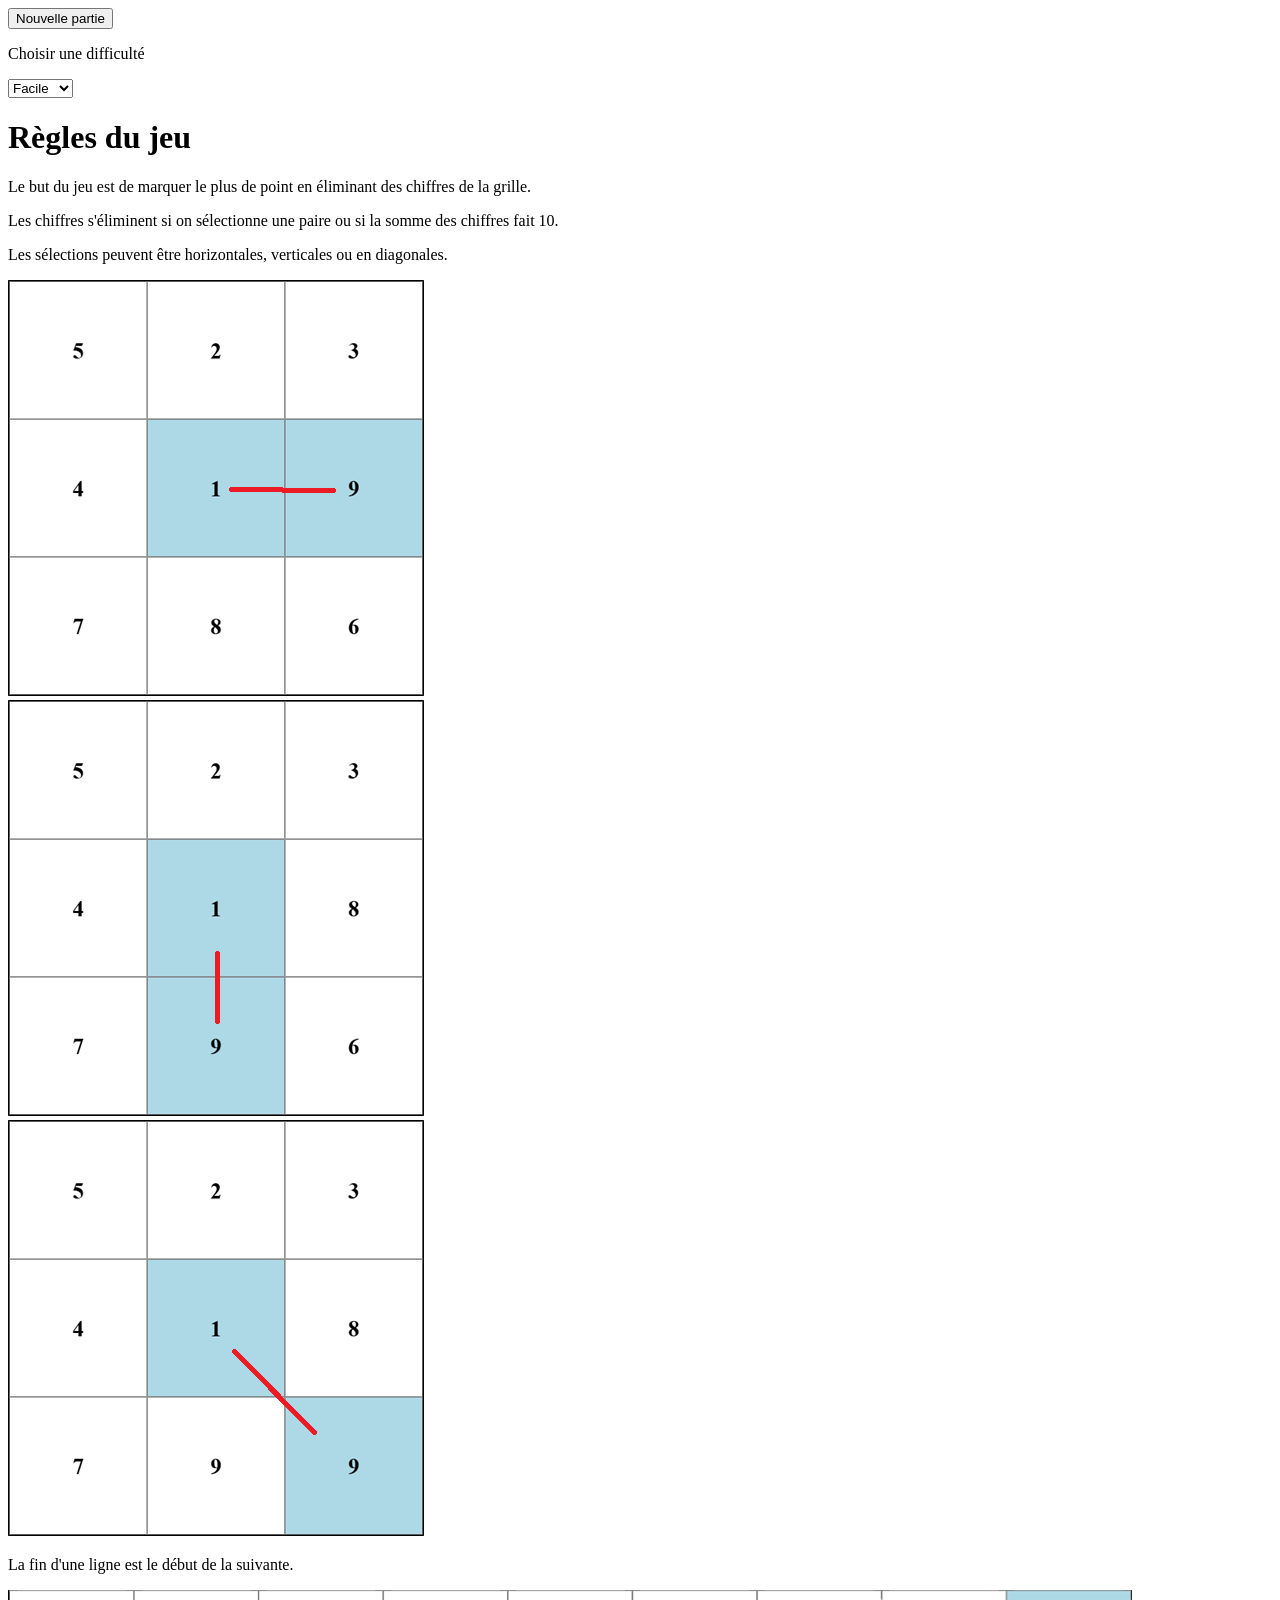
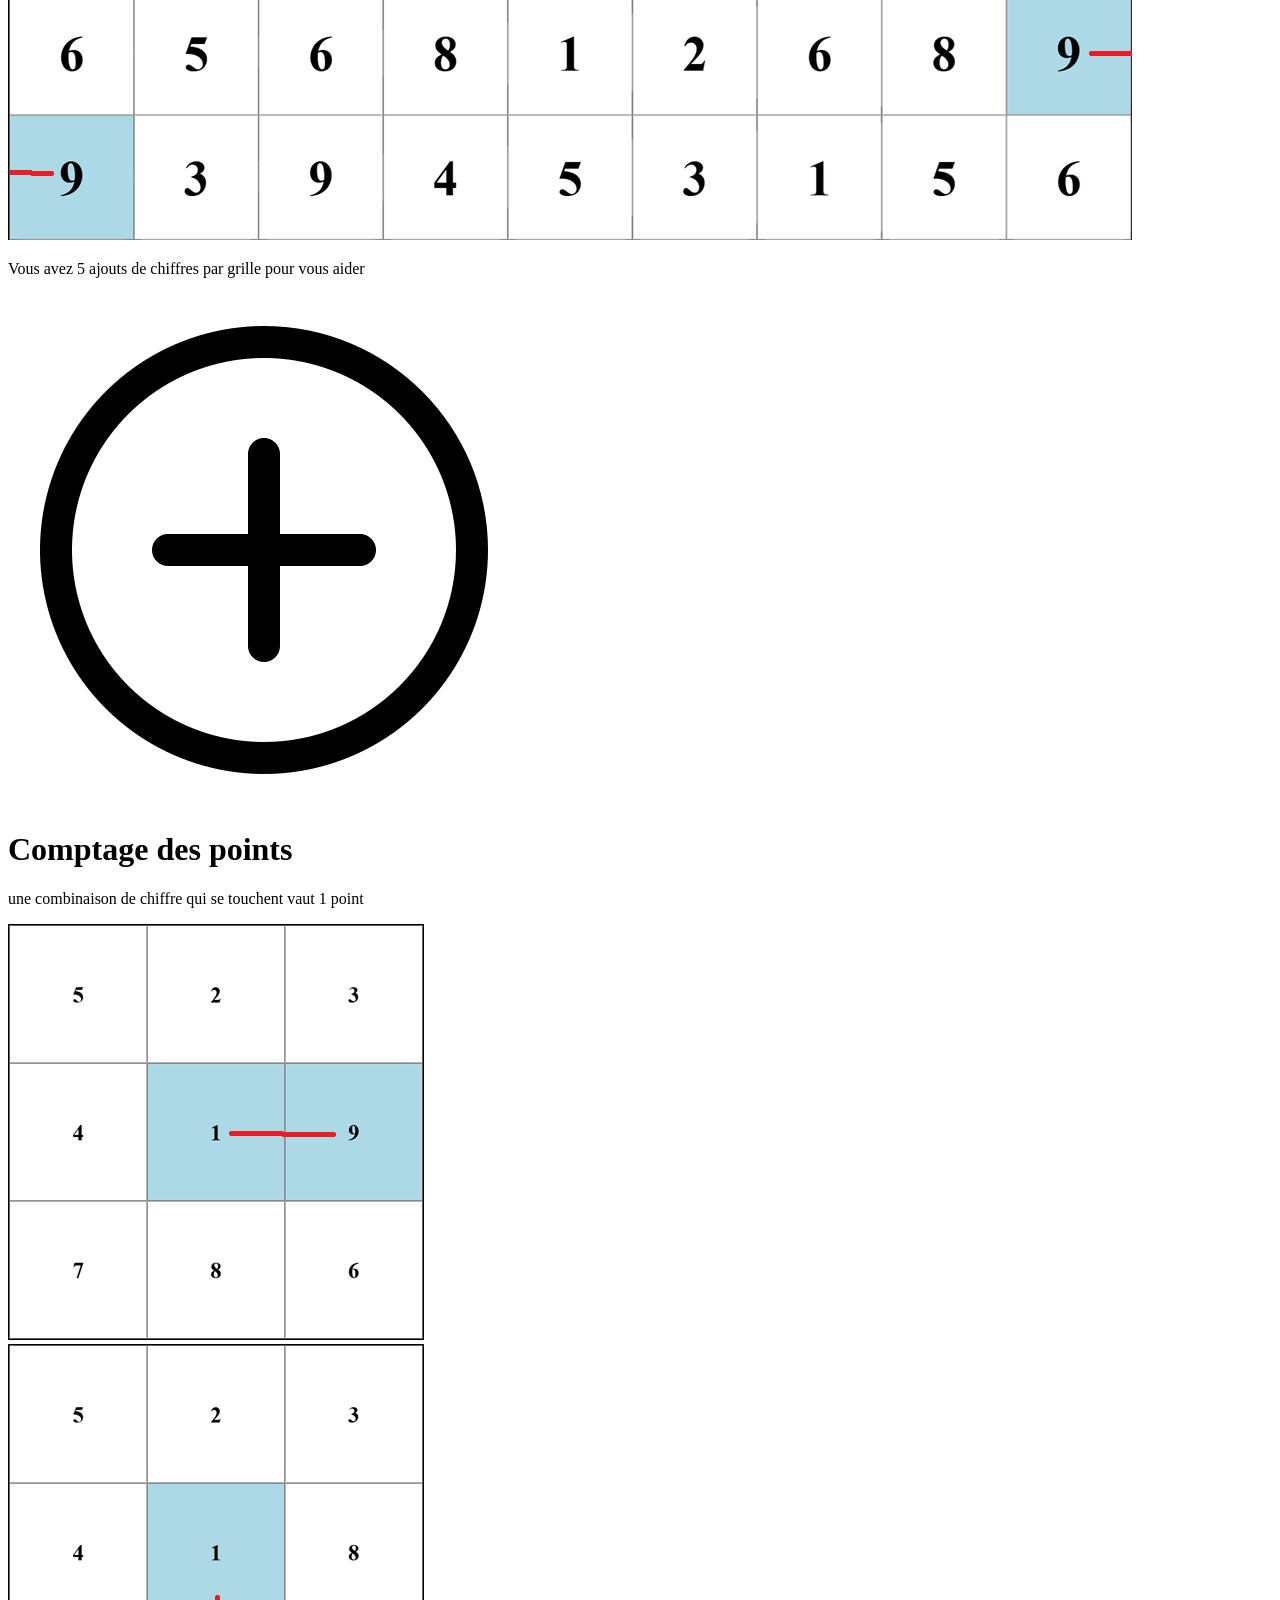
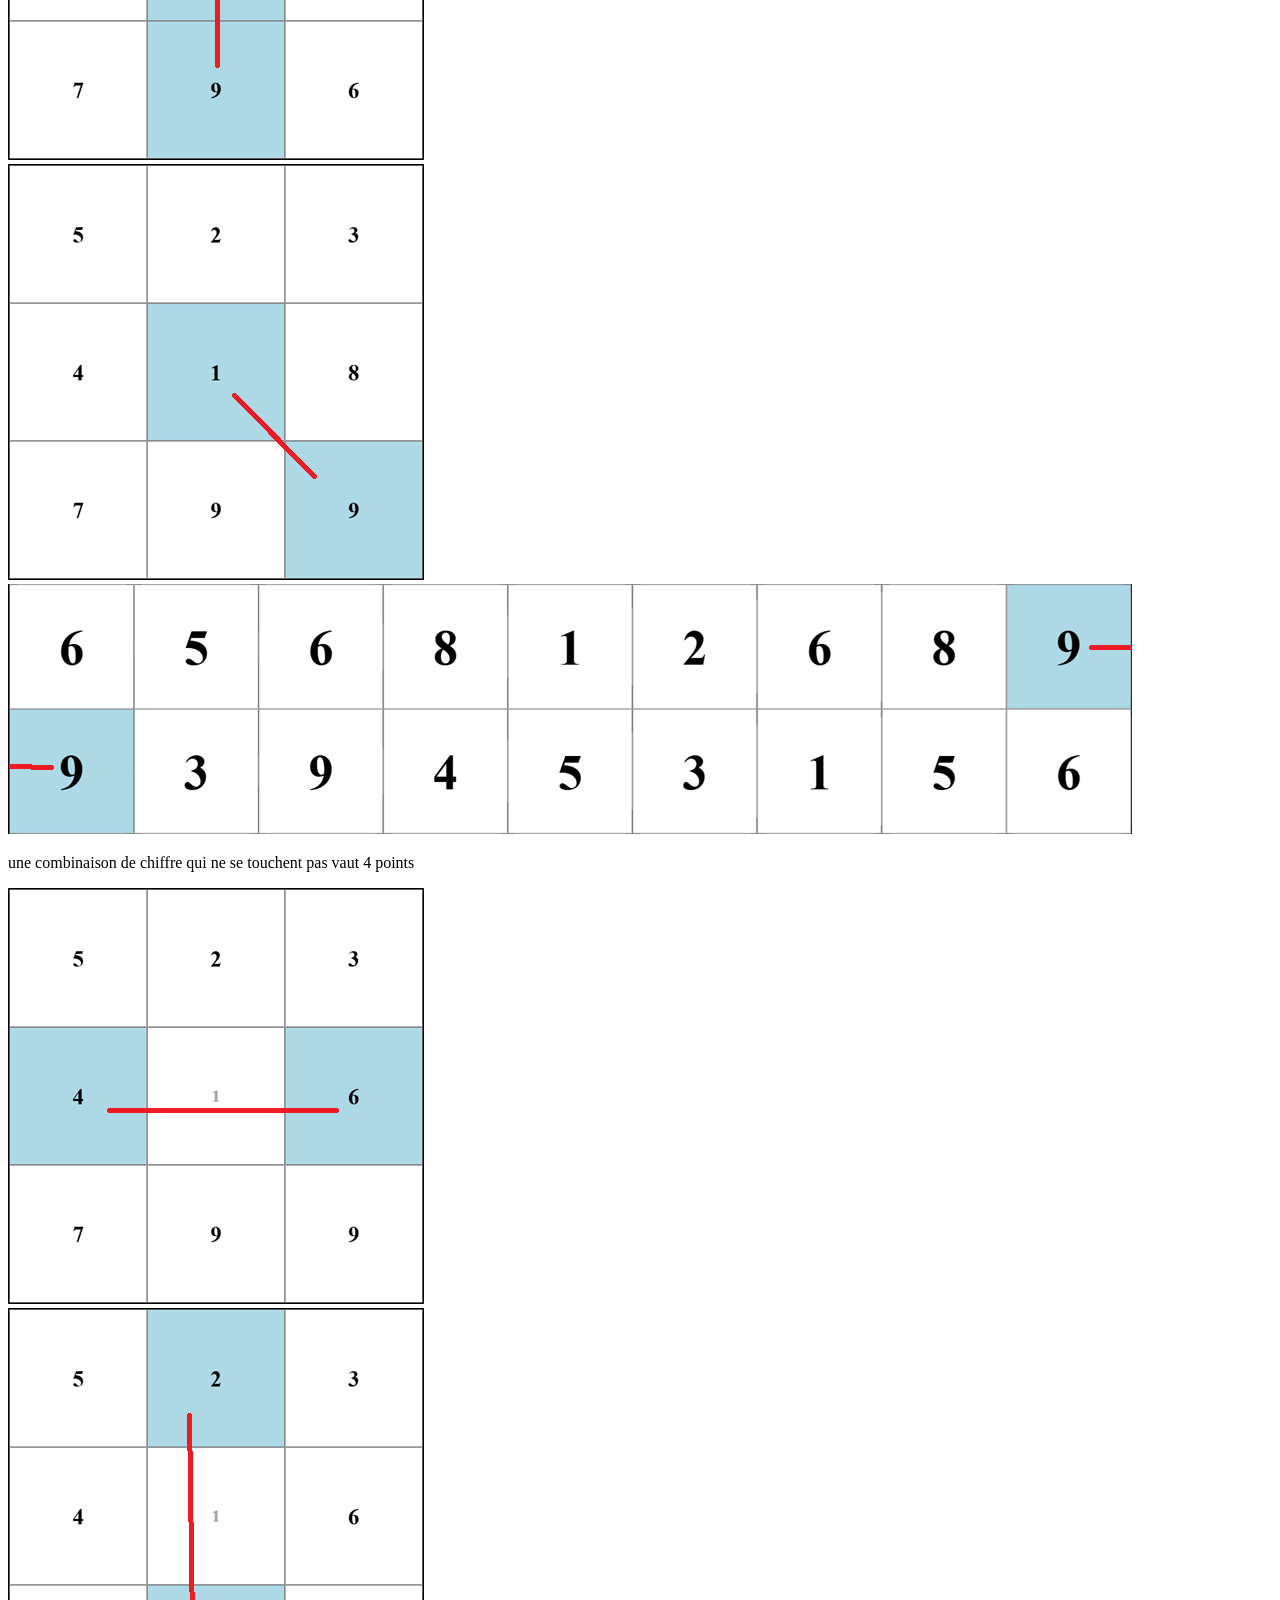
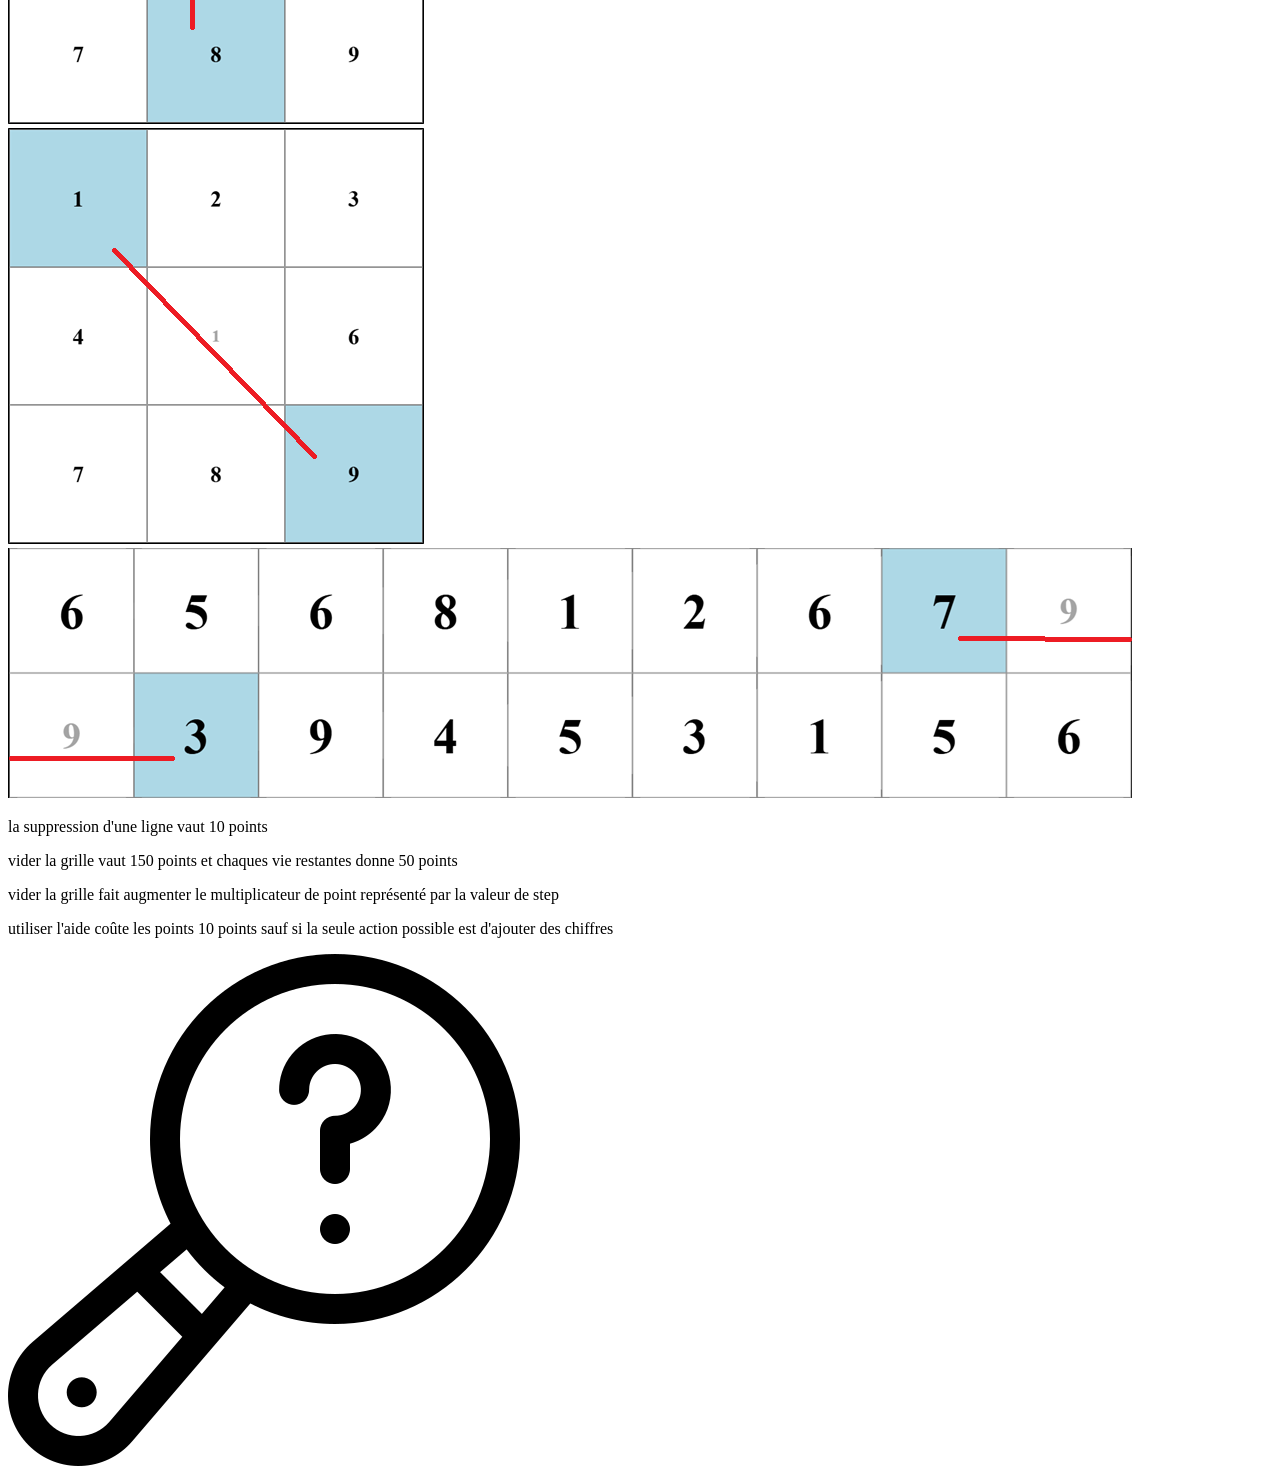
==== index.html @ 3fee9e73 "up" ====
<!DOCTYPE html>
<html lang="fr">
<head>
    <meta charset="UTF-8">
    <meta name="viewport" content="width=device-width, initial-scale=1.0">
    <title>Number match</title>
    
    <link rel="stylesheet" href="styles.css">
    <script src="./Scripts/menu.js" defer></script>
</head>
<body>

    <button id ="ng">
        Nouvelle partie
    </button>
    <button id ="lg">
        Reprendre partie
    </button>
    <div class="mode">
        <p>Choisir une difficulté</p>
        <select id="level">
            <option value="easy">Facile</option>
            <option value="medium">Moyen</option>
            <option value="hard">Difficile</option>
        </select>
    </div>
    <h1>Règles du jeu</h1>
    <p>Le but du jeu est de marquer le plus de point en éliminant des chiffres de la grille.</p>
    <p>Les chiffres s'éliminent si on sélectionne une paire ou si la somme des chiffres fait 10.</p>
    <p>Les sélections peuvent être horizontales, verticales ou en diagonales.</p> 
    
    <div class="demo">
        <img src="./Ressources/horizontal.png" />
    </div>
    <div class="demo">
        <img src="./Ressources/vertical.png" />
    </div>
    <div class="demo">
        <img src="./Ressources/diag.png" />
    </div>

    <p>La fin d'une ligne est le début de la suivante.</p>
    <div class="demo2">
        <img src="./Ressources/fin.png" /> 
    </div>    
    <p>Vous avez 5 ajouts de chiffres par grille pour vous aider</p>
    <div class="demo2">
        <img src="./Ressources/add.png" />
    </div>
    <h1>Comptage des points</h1>
    <p>une combinaison de chiffre qui se touchent vaut 1 point</p>
    <div class="demo">
        <img src="./Ressources/horizontal.png" />
    </div>
    <div class="demo">
        <img src="./Ressources/vertical.png" />
    </div>
    <div class="demo">
        <img src="./Ressources/diag.png" />
    </div>
    <div class="demo2">
        <img src="./Ressources/fin.png" />
    </div>
    <p>une combinaison de chiffre qui ne se touchent pas vaut 4 points</p>
    
    <div class="demo"> 
        <img src="./Ressources/horizontal2.png" />
    </div>
    <div class="demo">
        <img src="./Ressources/vertical2.png" />
    </div>
    <div class="demo">
        <img src="./Ressources/d2.png" />
    </div>
    <div class="demo2">
        <img src="./Ressources/end.png" />
    </div>
    <p>la suppression d'une ligne vaut 10 points</p>
    <p>vider la grille vaut 150 points et chaques vie restantes donne 50 points</p>
    <p>vider la grille fait augmenter le multiplicateur de point représenté par la valeur de step</p>
    <p>utiliser l'aide coûte les points 10 points sauf si la seule action possible est d'ajouter des chiffres</p>
    <div class ="demo">
       <img src="./Ressources/help.png" />
    </div>
    
</body>
</html>
---- styles.css ----
/* styles.css */

.demo {
    height: 30 dvw;
    width: 30 dvw;
    object-fit: cover; /* Crop l’image si besoin */
}

.demo2 {
    height: 30 dvw;
    width: 66 dvw;
    object-fit: cover; /* Crop l’image si besoin */
}

.demo3 {
    height: 10 dvw;
    width: 10 dvw;
    object-fit: cover; /* Crop l’image si besoin */
    
}
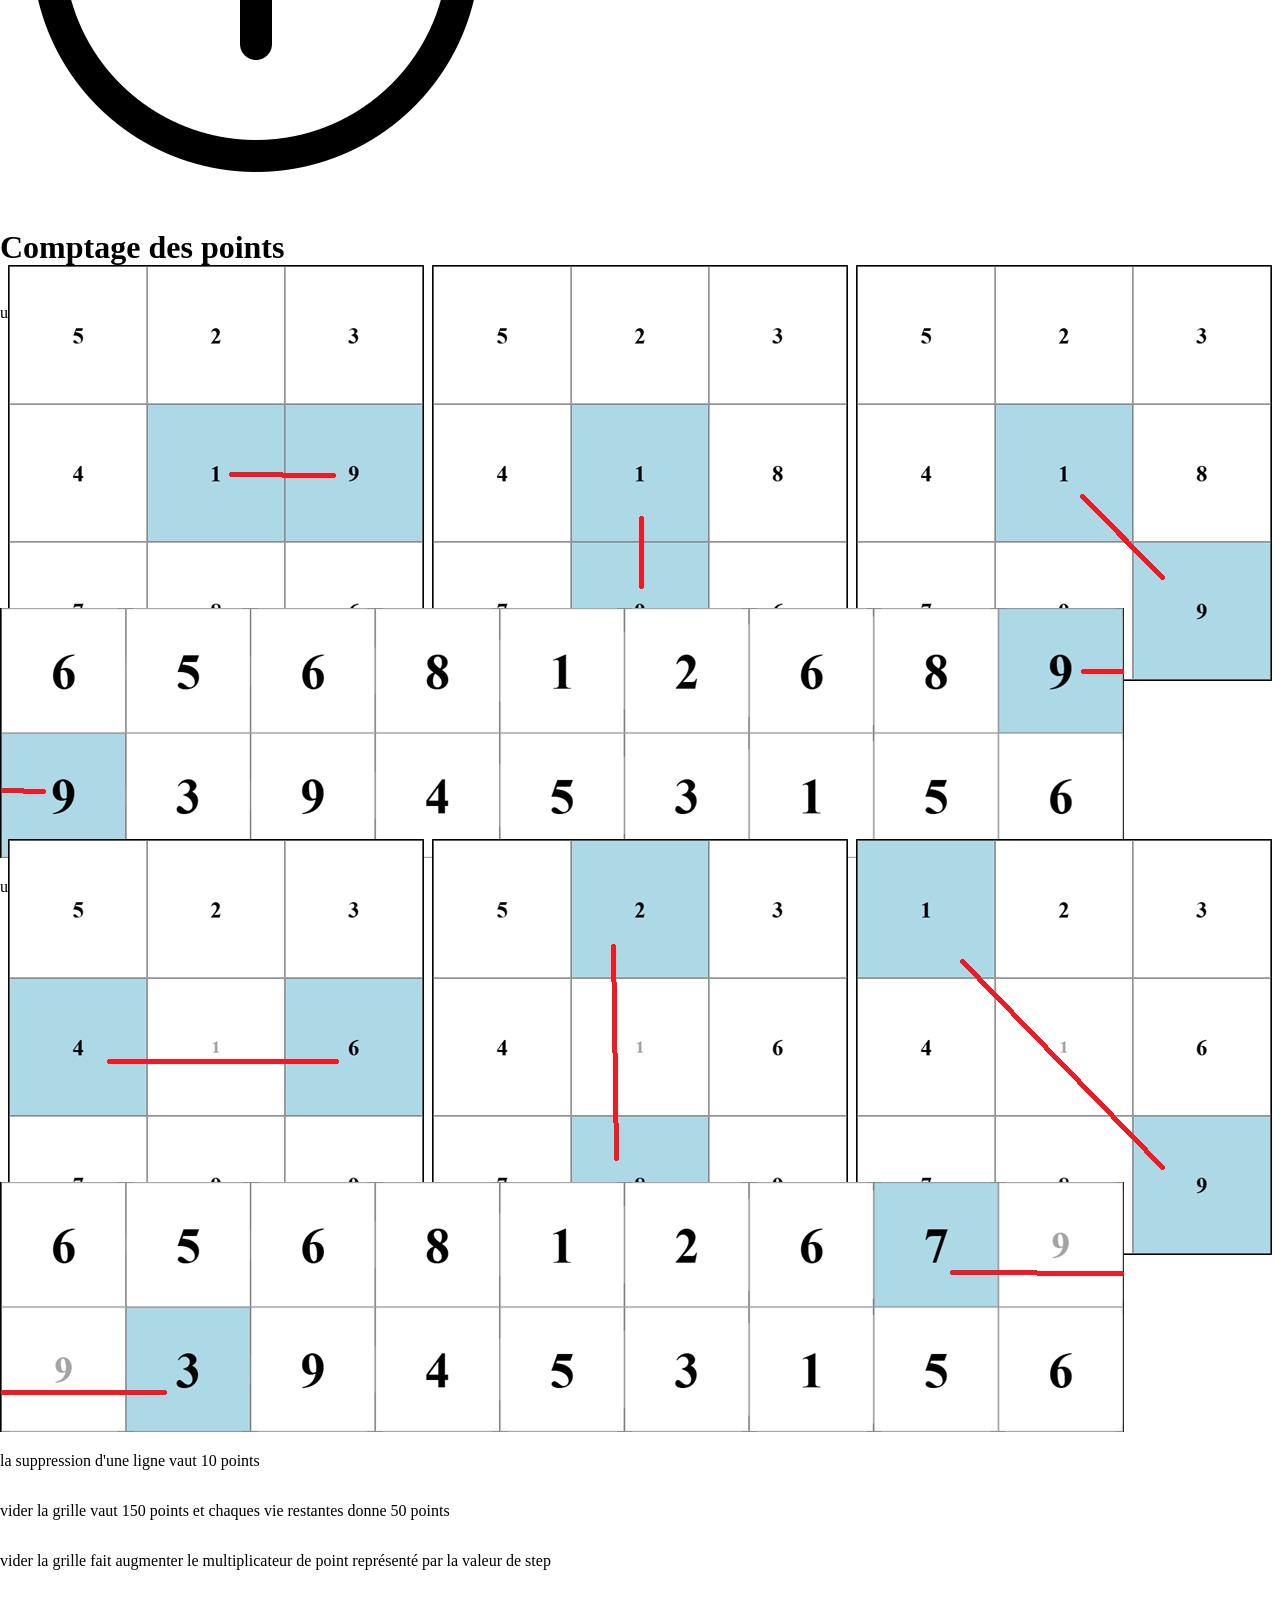
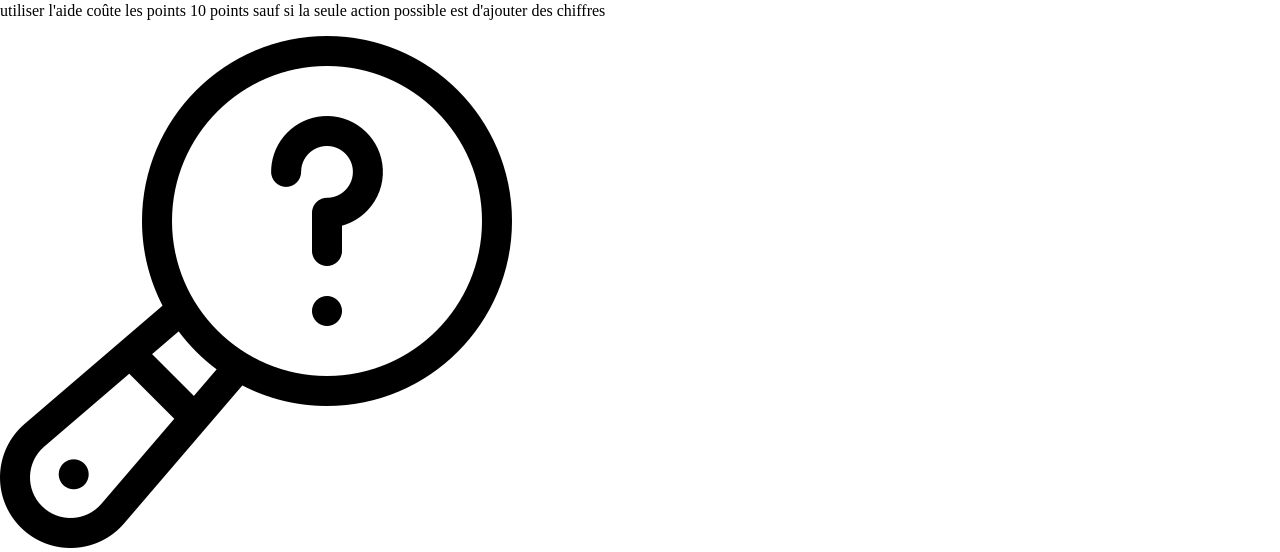
==== commit eda7556b: "m" ====
--- a/index.html
+++ b/index.html
@@ -31,11 +31,7 @@
     
     <div class="demo">
         <img src="./Ressources/horizontal.png" />
-    </div>
-    <div class="demo">
         <img src="./Ressources/vertical.png" />
-    </div>
-    <div class="demo">
         <img src="./Ressources/diag.png" />
     </div>
 
@@ -44,18 +40,14 @@
         <img src="./Ressources/fin.png" /> 
     </div>    
     <p>Vous avez 5 ajouts de chiffres par grille pour vous aider</p>
-    <div class="demo2">
+    <div class="demo3">
         <img src="./Ressources/add.png" />
     </div>
     <h1>Comptage des points</h1>
     <p>une combinaison de chiffre qui se touchent vaut 1 point</p>
     <div class="demo">
         <img src="./Ressources/horizontal.png" />
-    </div>
-    <div class="demo">
         <img src="./Ressources/vertical.png" />
-    </div>
-    <div class="demo">
         <img src="./Ressources/diag.png" />
     </div>
     <div class="demo2">
@@ -65,11 +57,7 @@
     
     <div class="demo"> 
         <img src="./Ressources/horizontal2.png" />
-    </div>
-    <div class="demo">
         <img src="./Ressources/vertical2.png" />
-    </div>
-    <div class="demo">
         <img src="./Ressources/d2.png" />
     </div>
     <div class="demo2">
@@ -79,7 +67,7 @@
     <p>vider la grille vaut 150 points et chaques vie restantes donne 50 points</p>
     <p>vider la grille fait augmenter le multiplicateur de point représenté par la valeur de step</p>
     <p>utiliser l'aide coûte les points 10 points sauf si la seule action possible est d'ajouter des chiffres</p>
-    <div class ="demo">
+    <div class ="demo3">
        <img src="./Ressources/help.png" />
     </div>
     
--- a/styles.css
+++ b/styles.css
@@ -1,20 +1,29 @@
 /* styles.css */
-
+body {
+    margin: 0;
+    padding: 0;
+    display: flex;
+    flex-direction: column;
+    height: 100dvh;
+    
+    justify-content: center; /* Centre horizontalement */
+}
 .demo {
-    height: 30 dvw;
-    width: 30 dvw;
-    object-fit: cover; /* Crop l’image si besoin */
+    height: 30dvh; /* 15% de la hauteur de l'écran */
+    width: 100%; /* Toute la largeur */
+    display: flex; /* Flexbox pour aligner le contenu */
+    flex-direction: row;
+    align-items: center; /* Aligne verticalement le contenu */
+    justify-content:space-evenly; /* Aligne horizontalement le contenu */
 }
 
 .demo2 {
-    height: 30 dvw;
+    height: auto;
     width: 66 dvw;
-    object-fit: cover; /* Crop l’image si besoin */
 }
 
 .demo3 {
-    height: 10 dvw;
-    width: 10 dvw;
-    object-fit: cover; /* Crop l’image si besoin */
+    height: auto;
+    width: 30 dvw;
     
 }
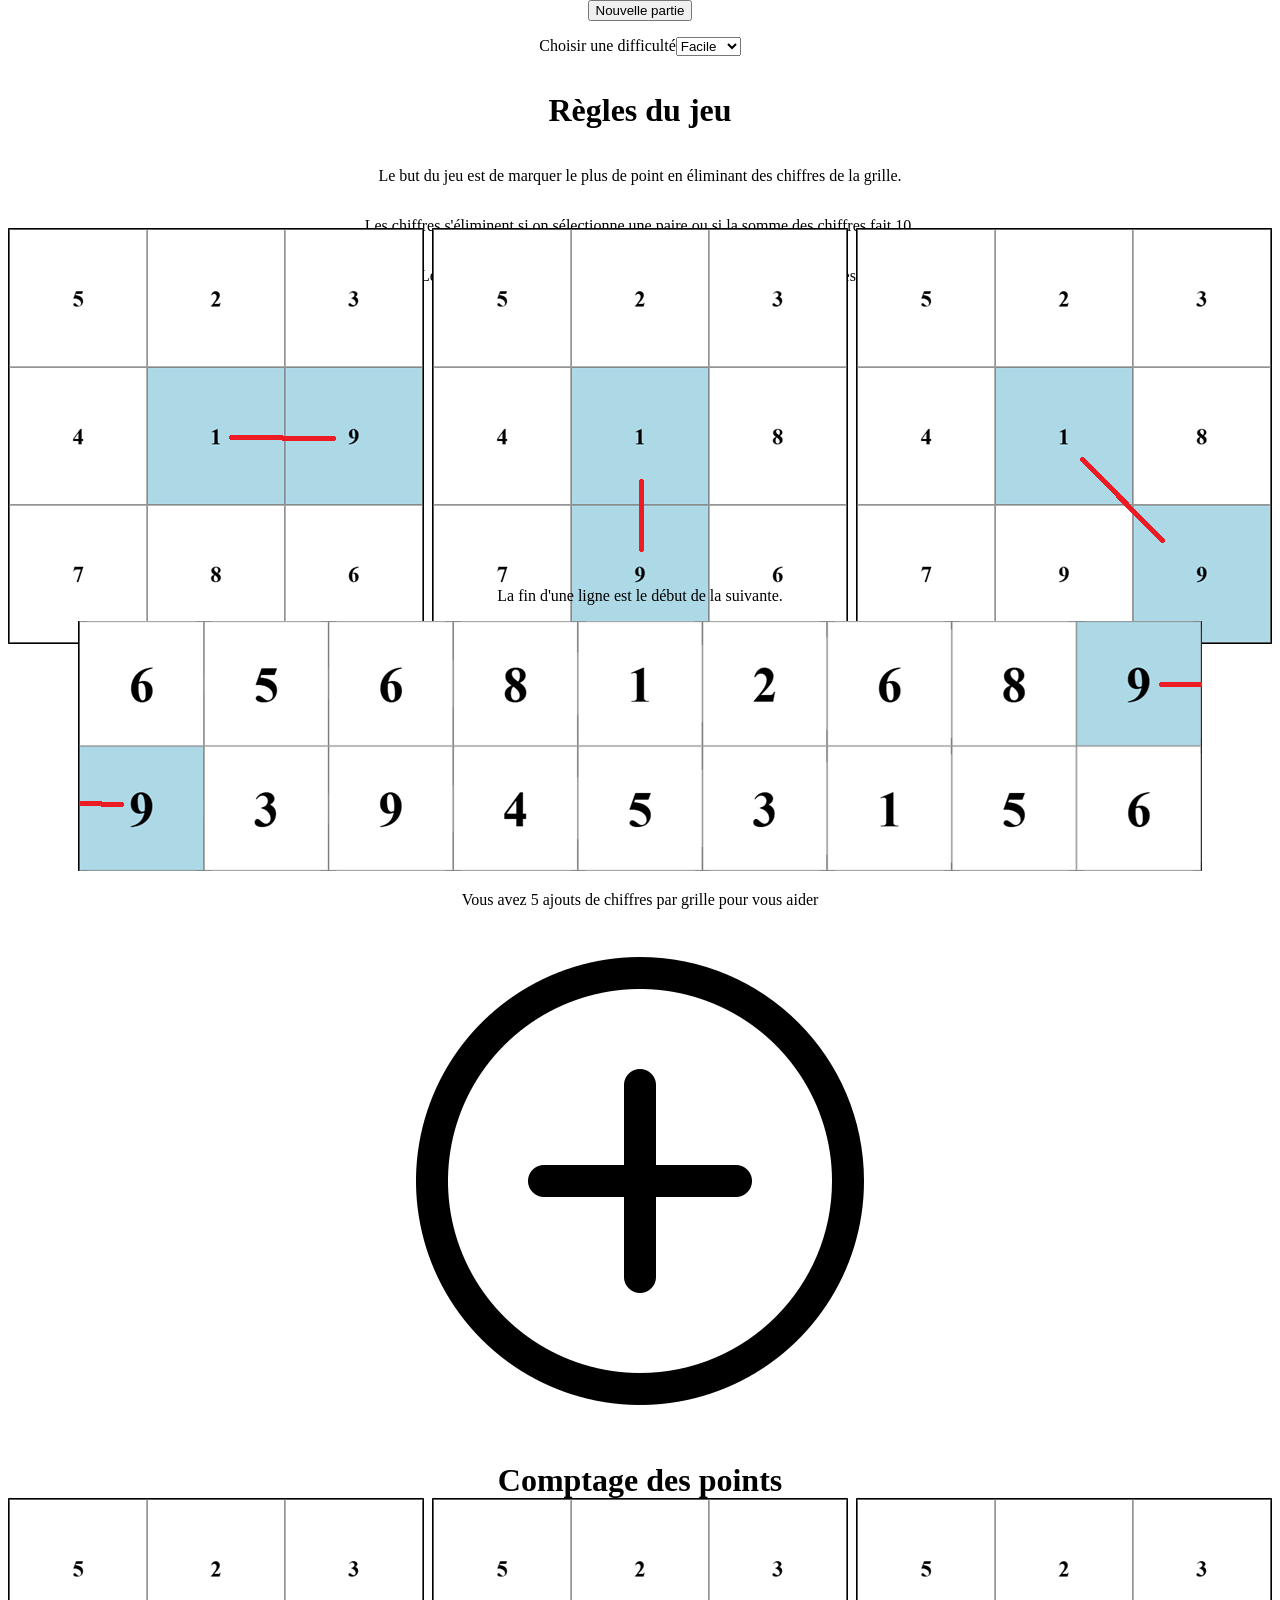
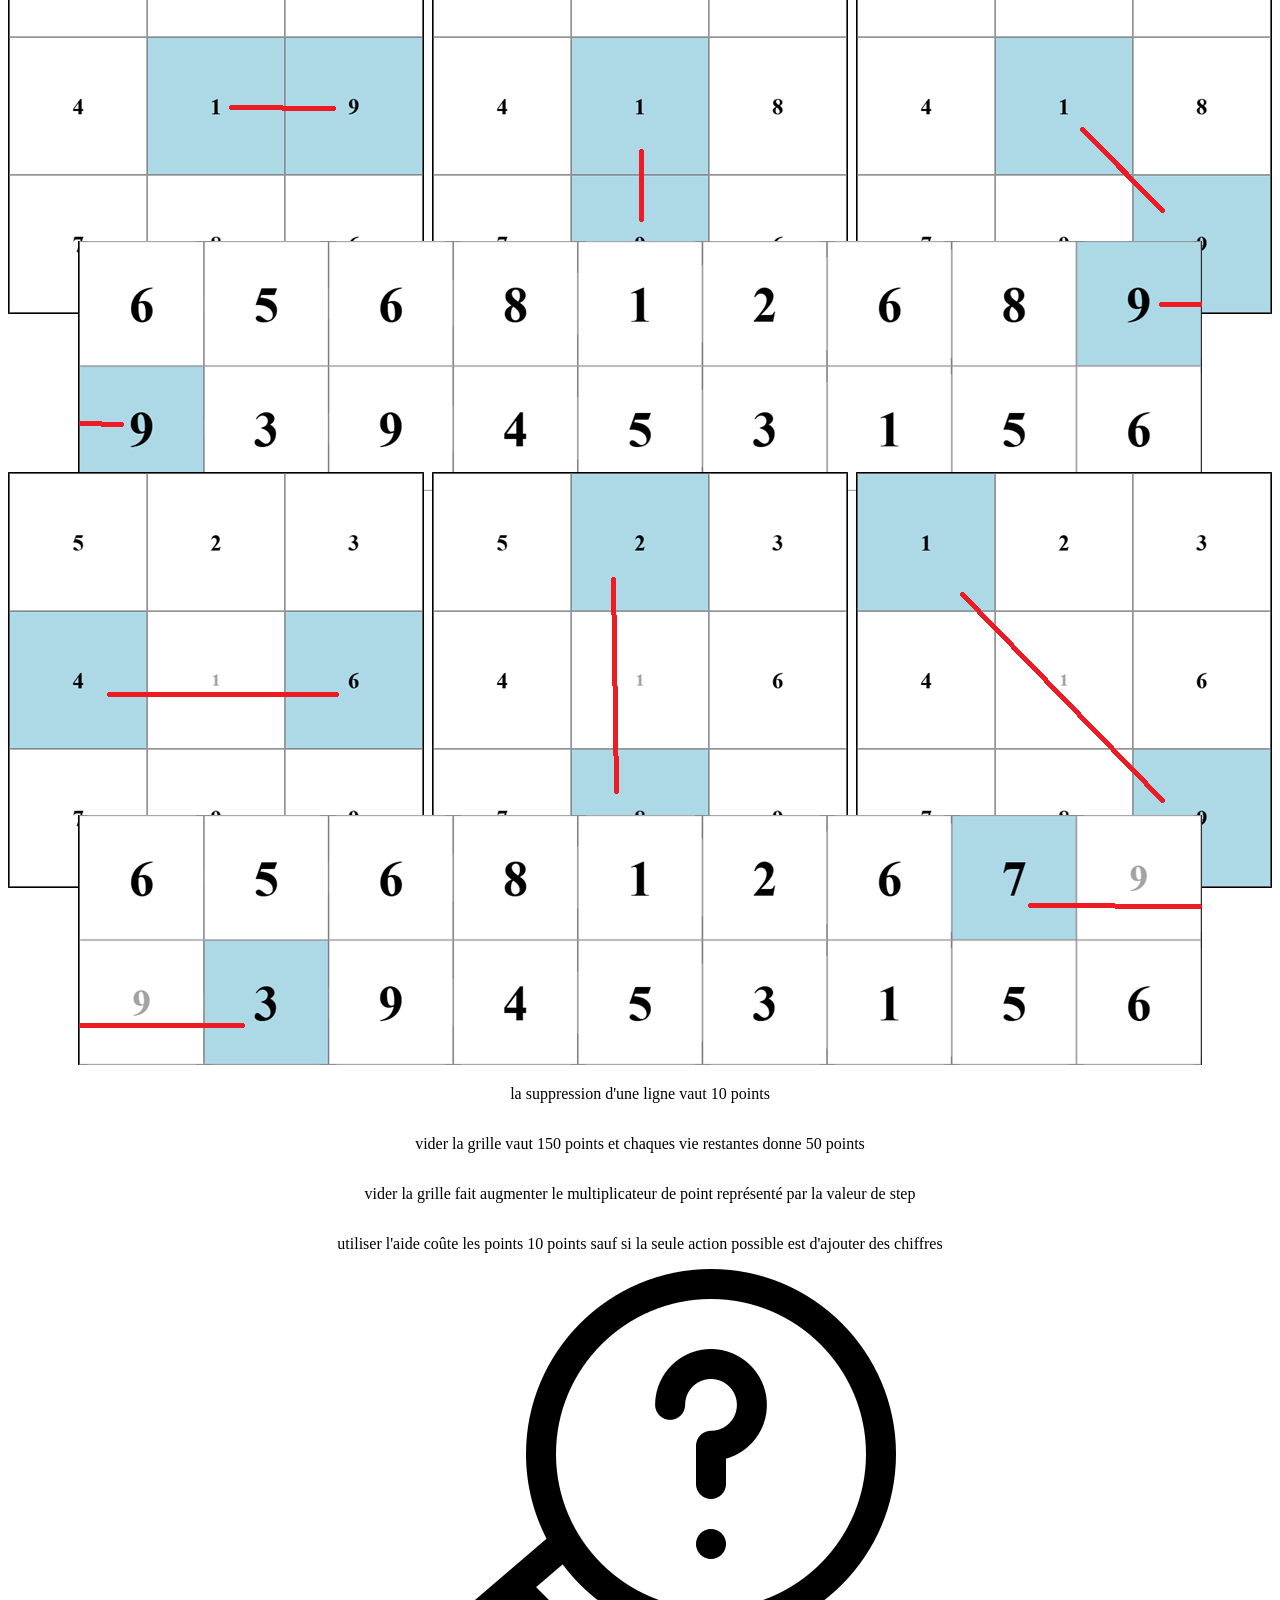
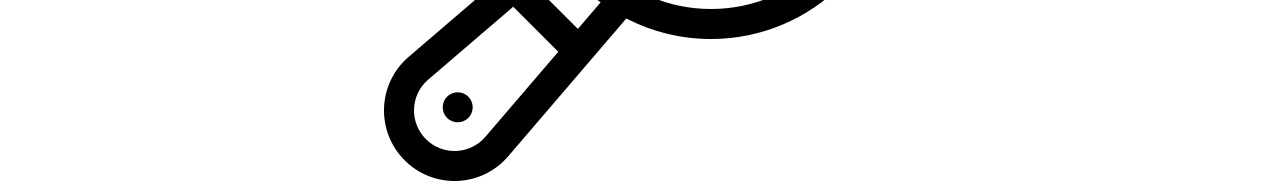
==== commit 87967b57: "fbd" ====
--- a/index.html
+++ b/index.html
@@ -9,13 +9,14 @@
     <script src="./Scripts/menu.js" defer></script>
 </head>
 <body>
-
-    <button id ="ng">
-        Nouvelle partie
-    </button>
-    <button id ="lg">
-        Reprendre partie
-    </button>
+    <div class="mode">
+        <button id ="ng">
+            Nouvelle partie
+        </button>
+        <button id ="lg">
+            Reprendre partie
+        </button>
+    </div>
     <div class="mode">
         <p>Choisir une difficulté</p>
         <select id="level">
--- a/styles.css
+++ b/styles.css
@@ -6,8 +6,18 @@
     flex-direction: column;
     height: 100dvh;
     
-    justify-content: center; /* Centre horizontalement */
+    align-items: center; /* Centre horizontalement */
 }
+.mode{
+    height: 10dvh;
+    width: auto;
+    display: flex;
+    flex-direction: row;
+    align-items: center; /* Aligne verticalement le contenu */
+    justify-content:space-evenly; /* Aligne horizontalement le contenu */
+}
+
+
 .demo {
     height: 30dvh; /* 15% de la hauteur de l'écran */
     width: 100%; /* Toute la largeur */
@@ -24,6 +34,6 @@
 
 .demo3 {
     height: auto;
-    width: 30 dvw;
+    width: 15 dvw;
     
 }
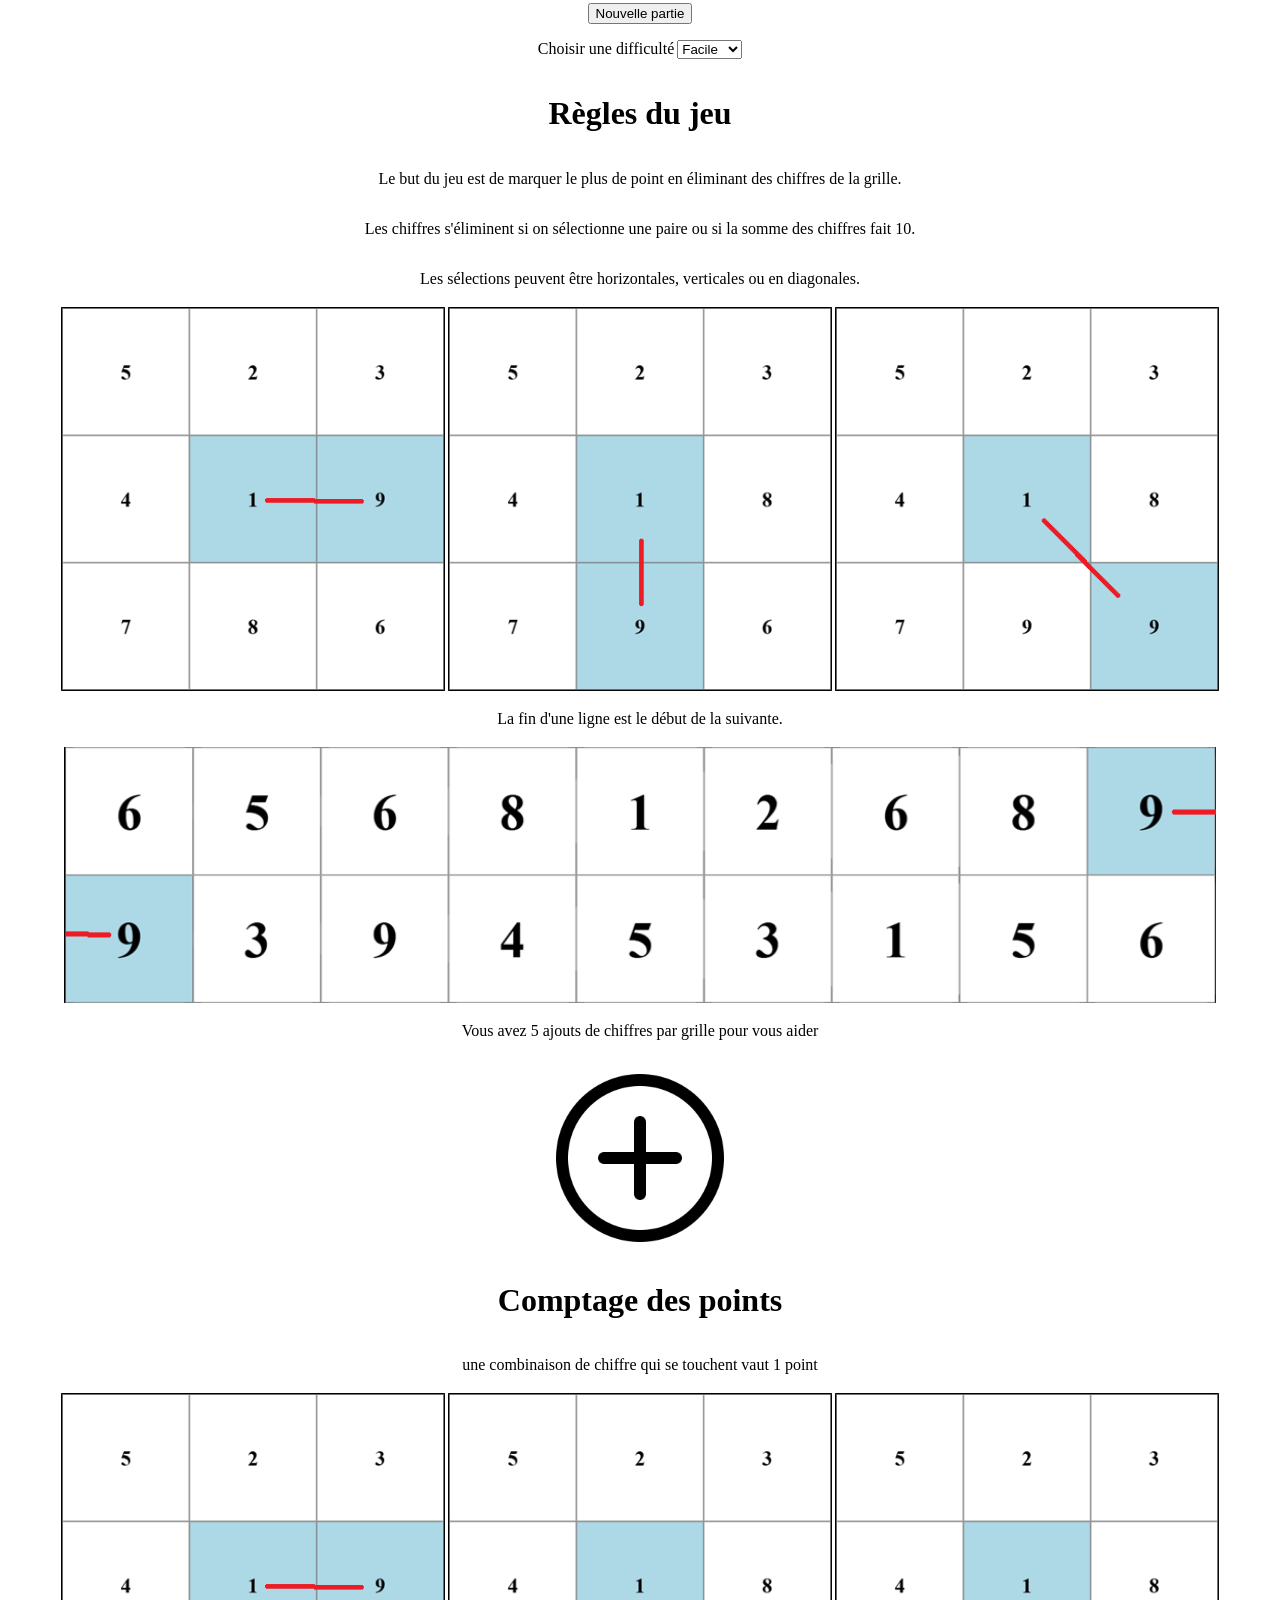
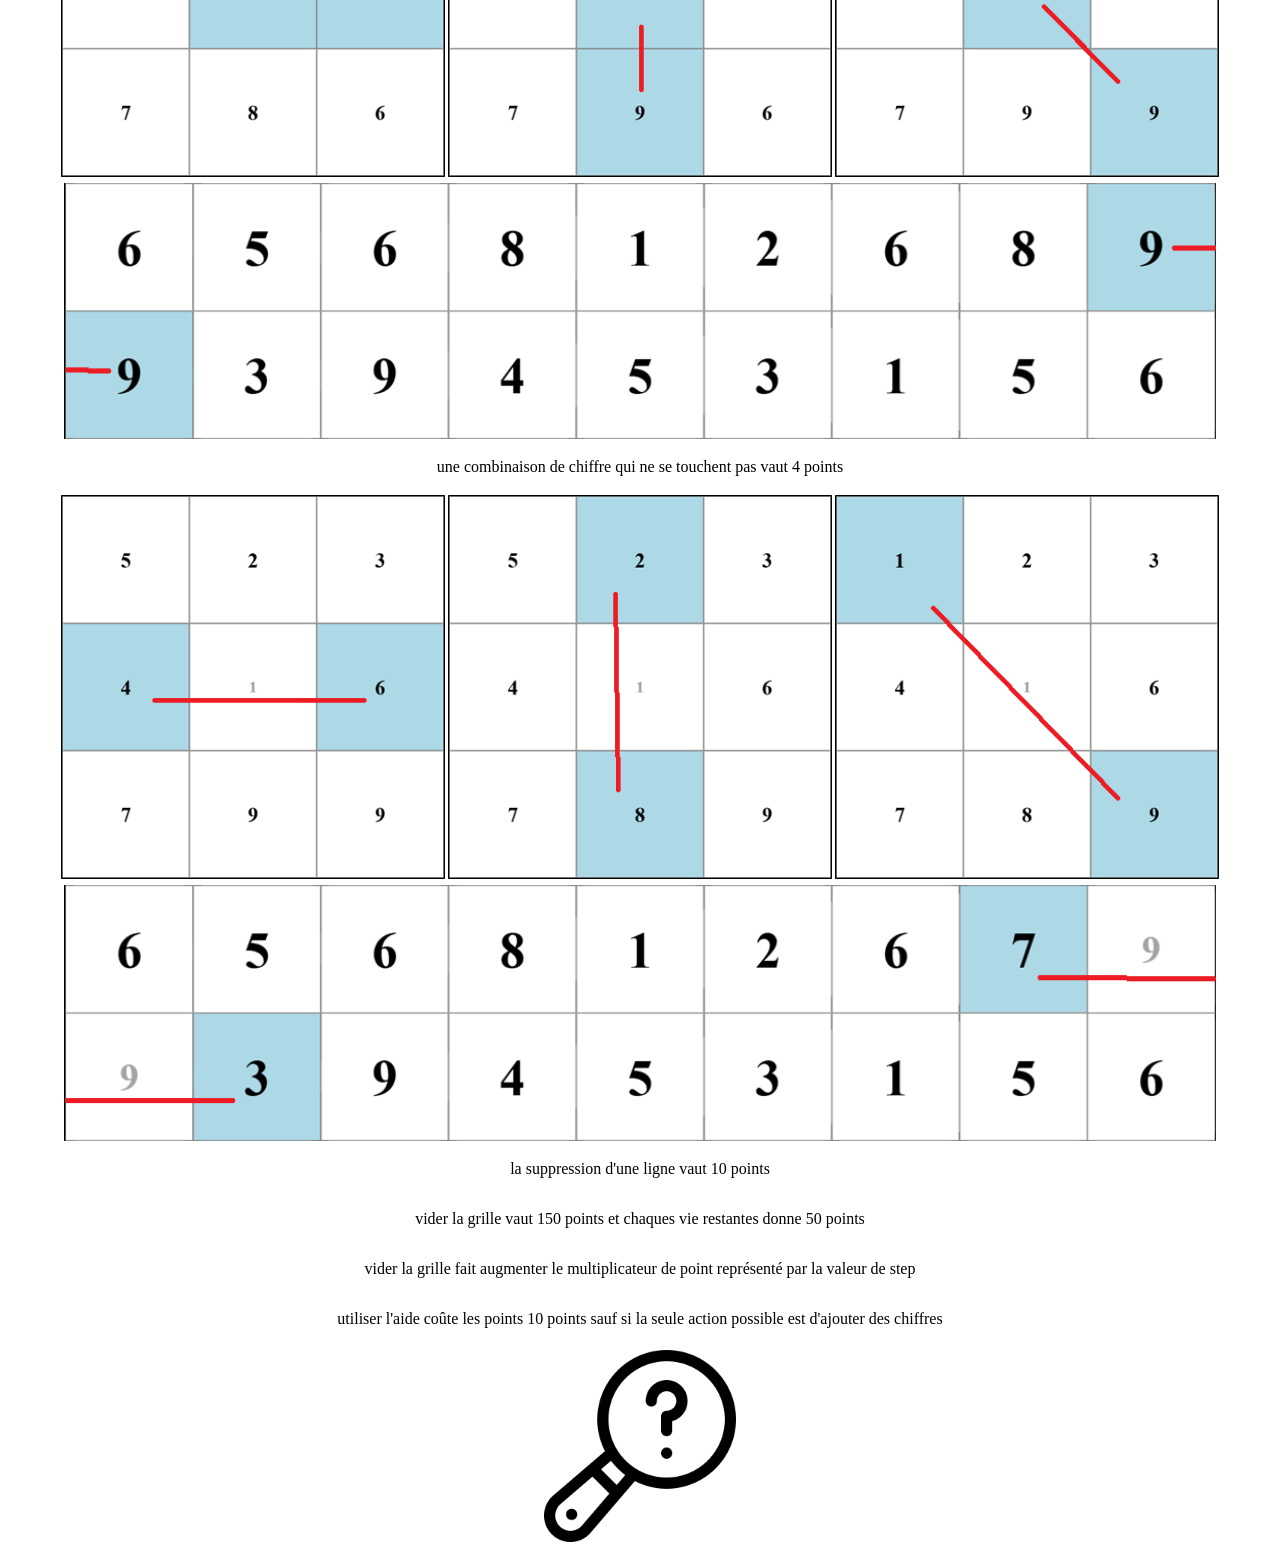
==== commit 48087d47: "link facto" ====
--- a/index.html
+++ b/index.html
@@ -7,6 +7,7 @@
     
     <link rel="stylesheet" href="styles.css">
     <script src="./Scripts/menu.js" defer></script>
+    <script src="./Scripts/link.js" defer></script>
 </head>
 <body>
     <div class="mode">
--- a/styles.css
+++ b/styles.css
@@ -1,15 +1,15 @@
 /* styles.css */
 body {
     margin: 0;
-    padding: 0;
+    padding: 3px;
     display: flex;
     flex-direction: column;
-    height: 100dvh;
     
     align-items: center; /* Centre horizontalement */
+    justify-content: space-evenly;
 }
 .mode{
-    height: 10dvh;
+    gap: 3px;
     width: auto;
     display: flex;
     flex-direction: row;
@@ -19,21 +19,42 @@
 
 
 .demo {
-    height: 30dvh; /* 15% de la hauteur de l'écran */
-    width: 100%; /* Toute la largeur */
+    padding: 3px;
+    gap: 3px;
     display: flex; /* Flexbox pour aligner le contenu */
     flex-direction: row;
     align-items: center; /* Aligne verticalement le contenu */
     justify-content:space-evenly; /* Aligne horizontalement le contenu */
 }
-
 .demo2 {
-    height: auto;
-    width: 66 dvw;
+    padding: 3px;
+    display: flex; /* Flexbox pour aligner le contenu */
+    align-items: center; /* Aligne verticalement le contenu */
 }
 
 .demo3 {
-    height: auto;
-    width: 15 dvw;
+    padding: 3px;
+    gap: 3px;
+    display: flex; /* Flexbox pour aligner le contenu */
+    align-items: center; /* Aligne verticalement le contenu */
+}
+
+.demo img{
+    height : auto;
+    width: 30dvw;
+    
+}
+
+.demo2 img{
+    height : auto;
+    width: 90dvw;
+    
+}
+
+
+.demo3 img{
+    margin: 3px;
+    height : auto;
+    width: 15dvw;
     
 }
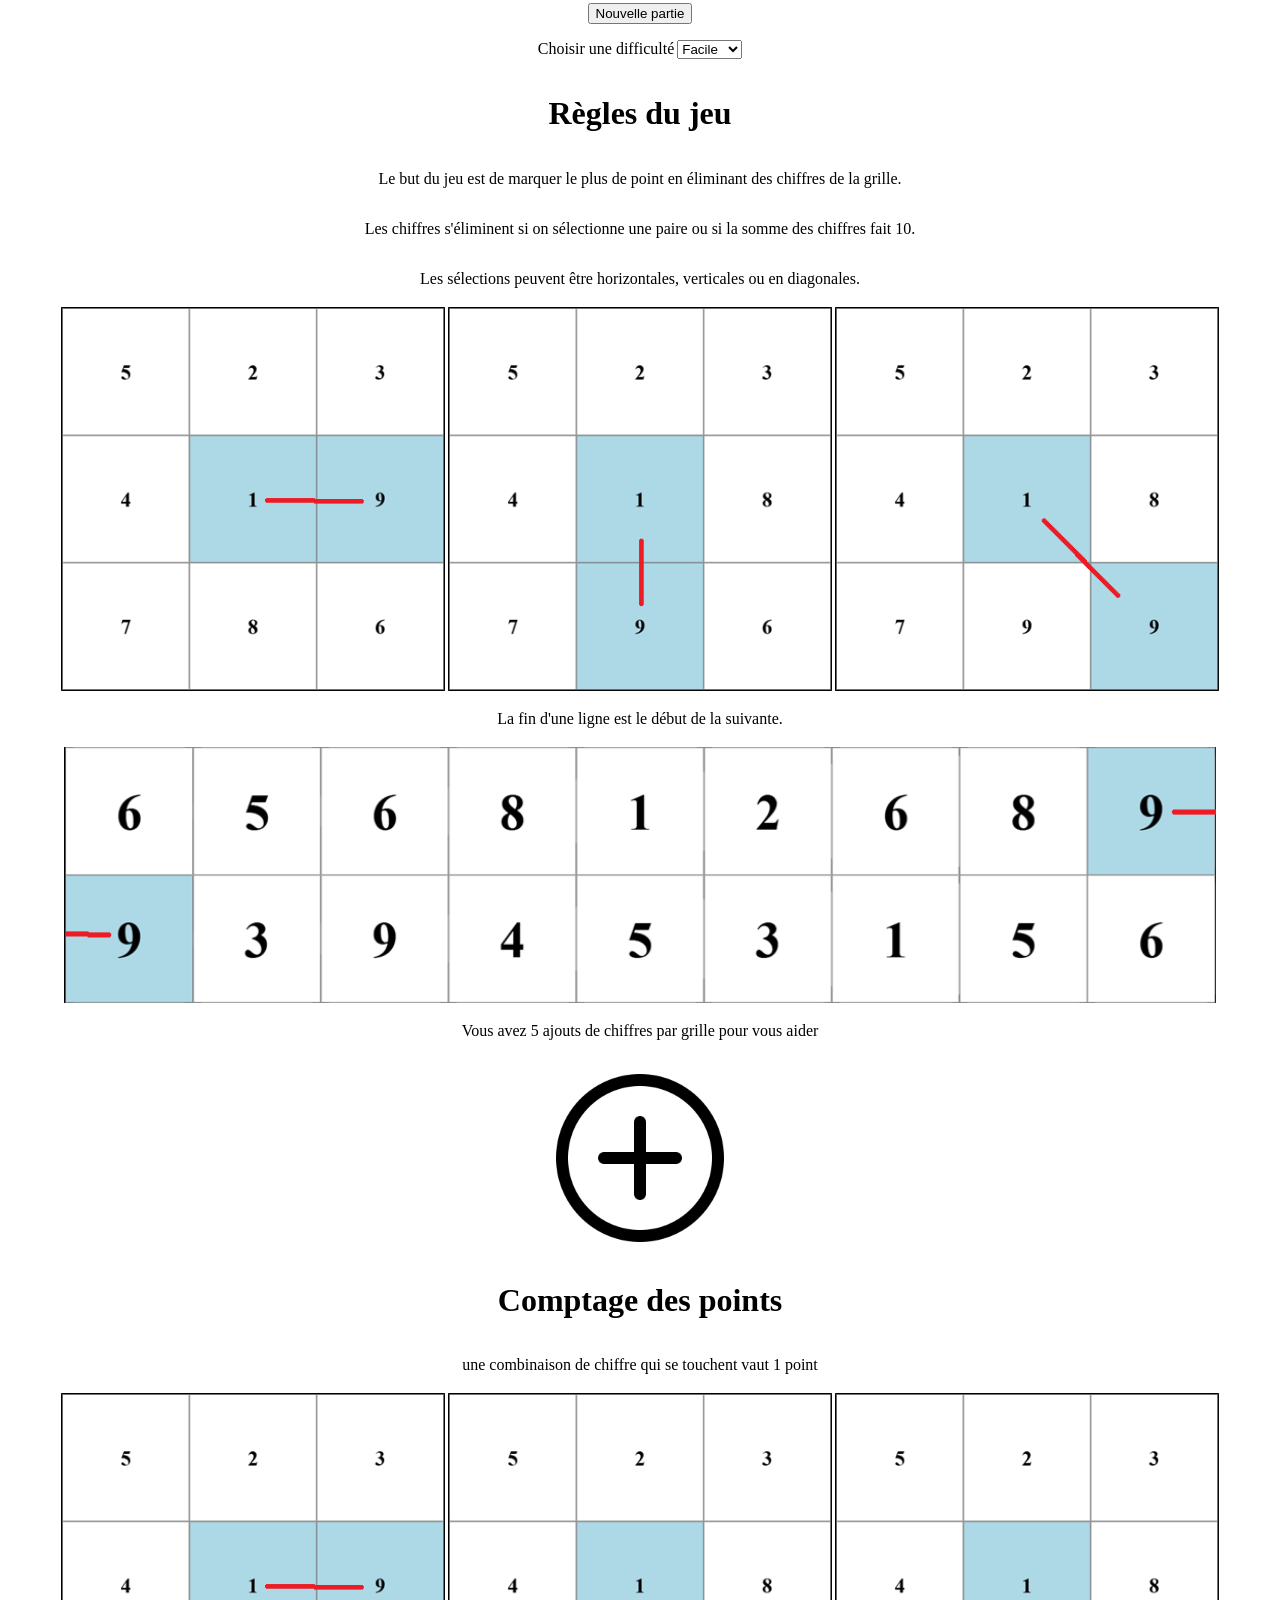
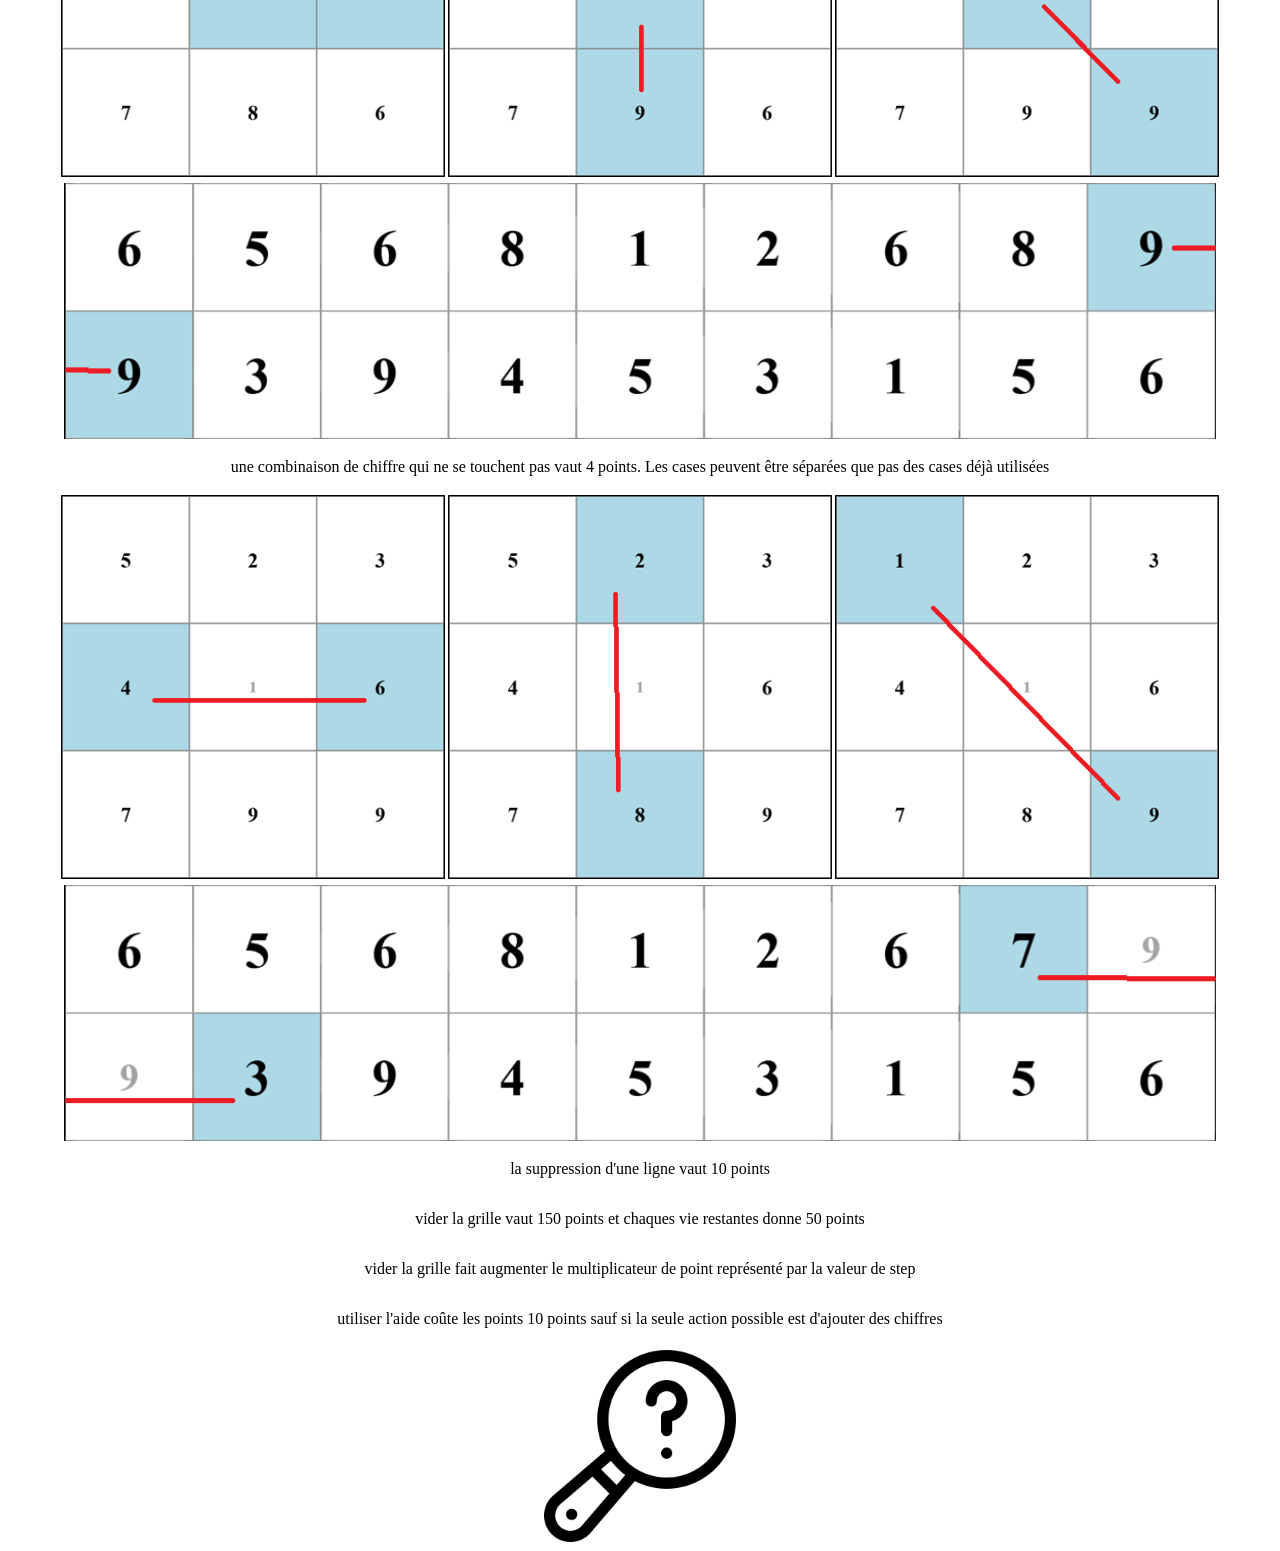
==== commit 4a839dfe: "Update index.html" ====
--- a/index.html
+++ b/index.html
@@ -7,7 +7,7 @@
     
     <link rel="stylesheet" href="styles.css">
     <script src="./Scripts/menu.js" defer></script>
-    <script src="./Scripts/link.js" defer></script>
+    <script src="./Scripts/links.js" defer></script>
 </head>
 <body>
     <div class="mode">
@@ -55,7 +55,7 @@
     <div class="demo2">
         <img src="./Ressources/fin.png" />
     </div>
-    <p>une combinaison de chiffre qui ne se touchent pas vaut 4 points</p>
+    <p>une combinaison de chiffre qui ne se touchent pas vaut 4 points. Les cases peuvent être séparées que pas des cases déjà utilisées</p>
     
     <div class="demo"> 
         <img src="./Ressources/horizontal2.png" />
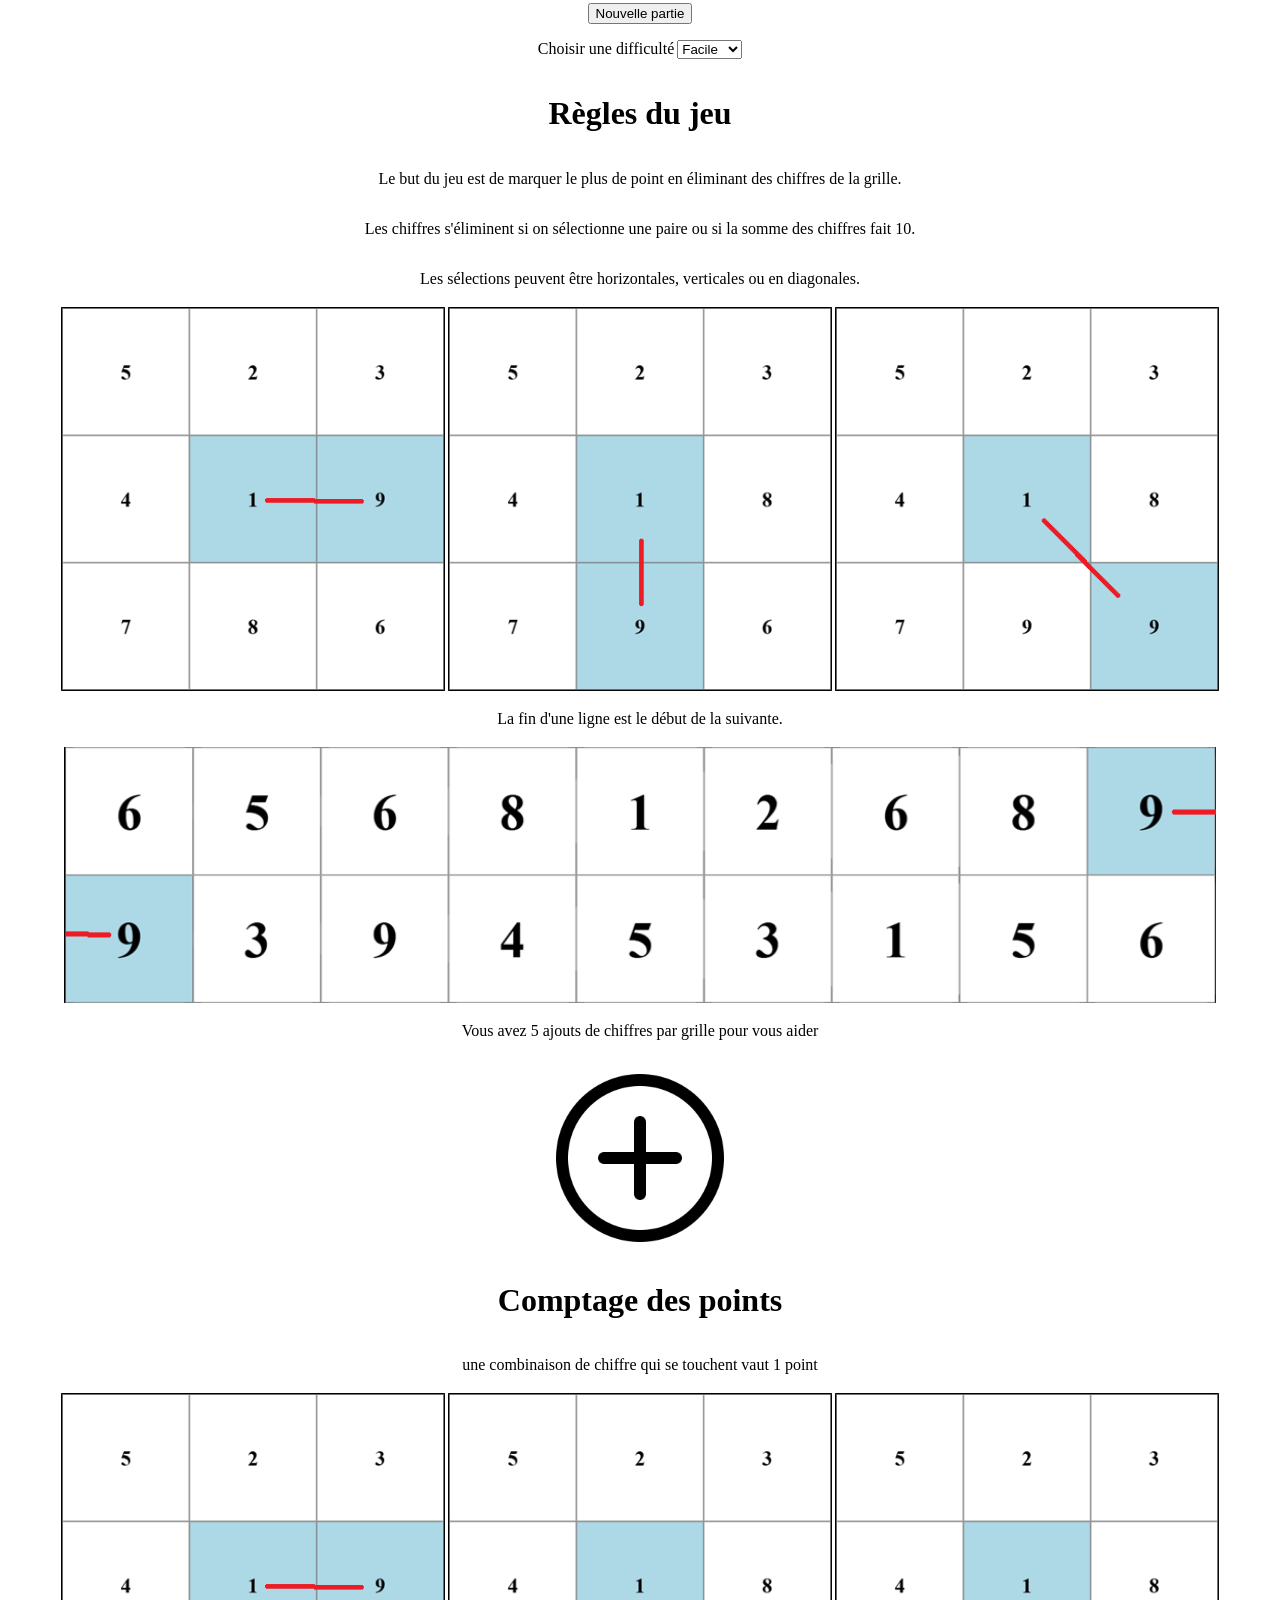
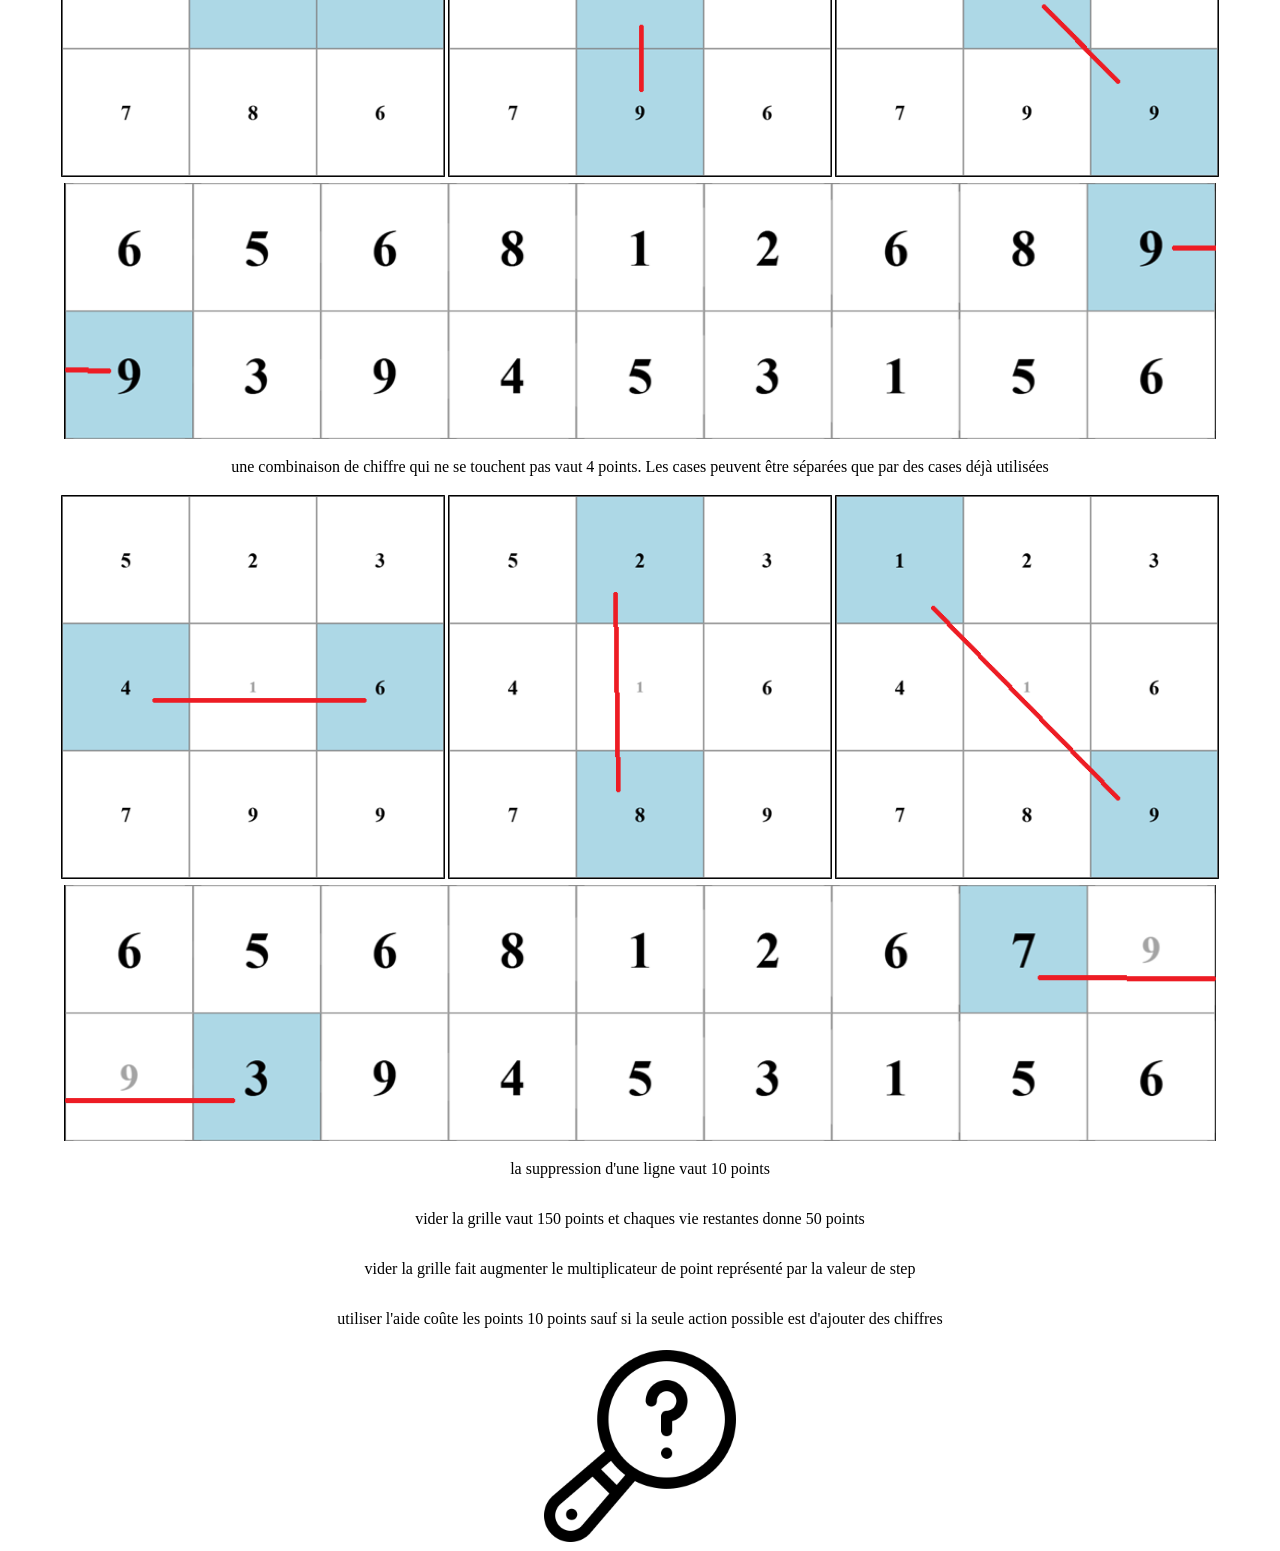
==== commit a3e4fd5d: "rework" ====
--- a/index.html
+++ b/index.html
@@ -8,6 +8,7 @@
     <link rel="stylesheet" href="styles.css">
     <script src="./Scripts/menu.js" defer></script>
     <script src="./Scripts/links.js" defer></script>
+    <script src="./Scripts/data.js" defer></script>
 </head>
 <body>
     <div class="mode">
@@ -21,9 +22,9 @@
     <div class="mode">
         <p>Choisir une difficulté</p>
         <select id="level">
-            <option value="easy">Facile</option>
-            <option value="medium">Moyen</option>
-            <option value="hard">Difficile</option>
+            <option value="facile">Facile</option>
+            <option value="moyen">Moyen</option>
+            <option value="difficile">Difficile</option>
         </select>
     </div>
     <h1>Règles du jeu</h1>
@@ -55,7 +56,7 @@
     <div class="demo2">
         <img src="./Ressources/fin.png" />
     </div>
-    <p>une combinaison de chiffre qui ne se touchent pas vaut 4 points. Les cases peuvent être séparées que pas des cases déjà utilisées</p>
+    <p>une combinaison de chiffre qui ne se touchent pas vaut 4 points. Les cases peuvent être séparées que par des cases déjà utilisées</p>
     
     <div class="demo"> 
         <img src="./Ressources/horizontal2.png" />
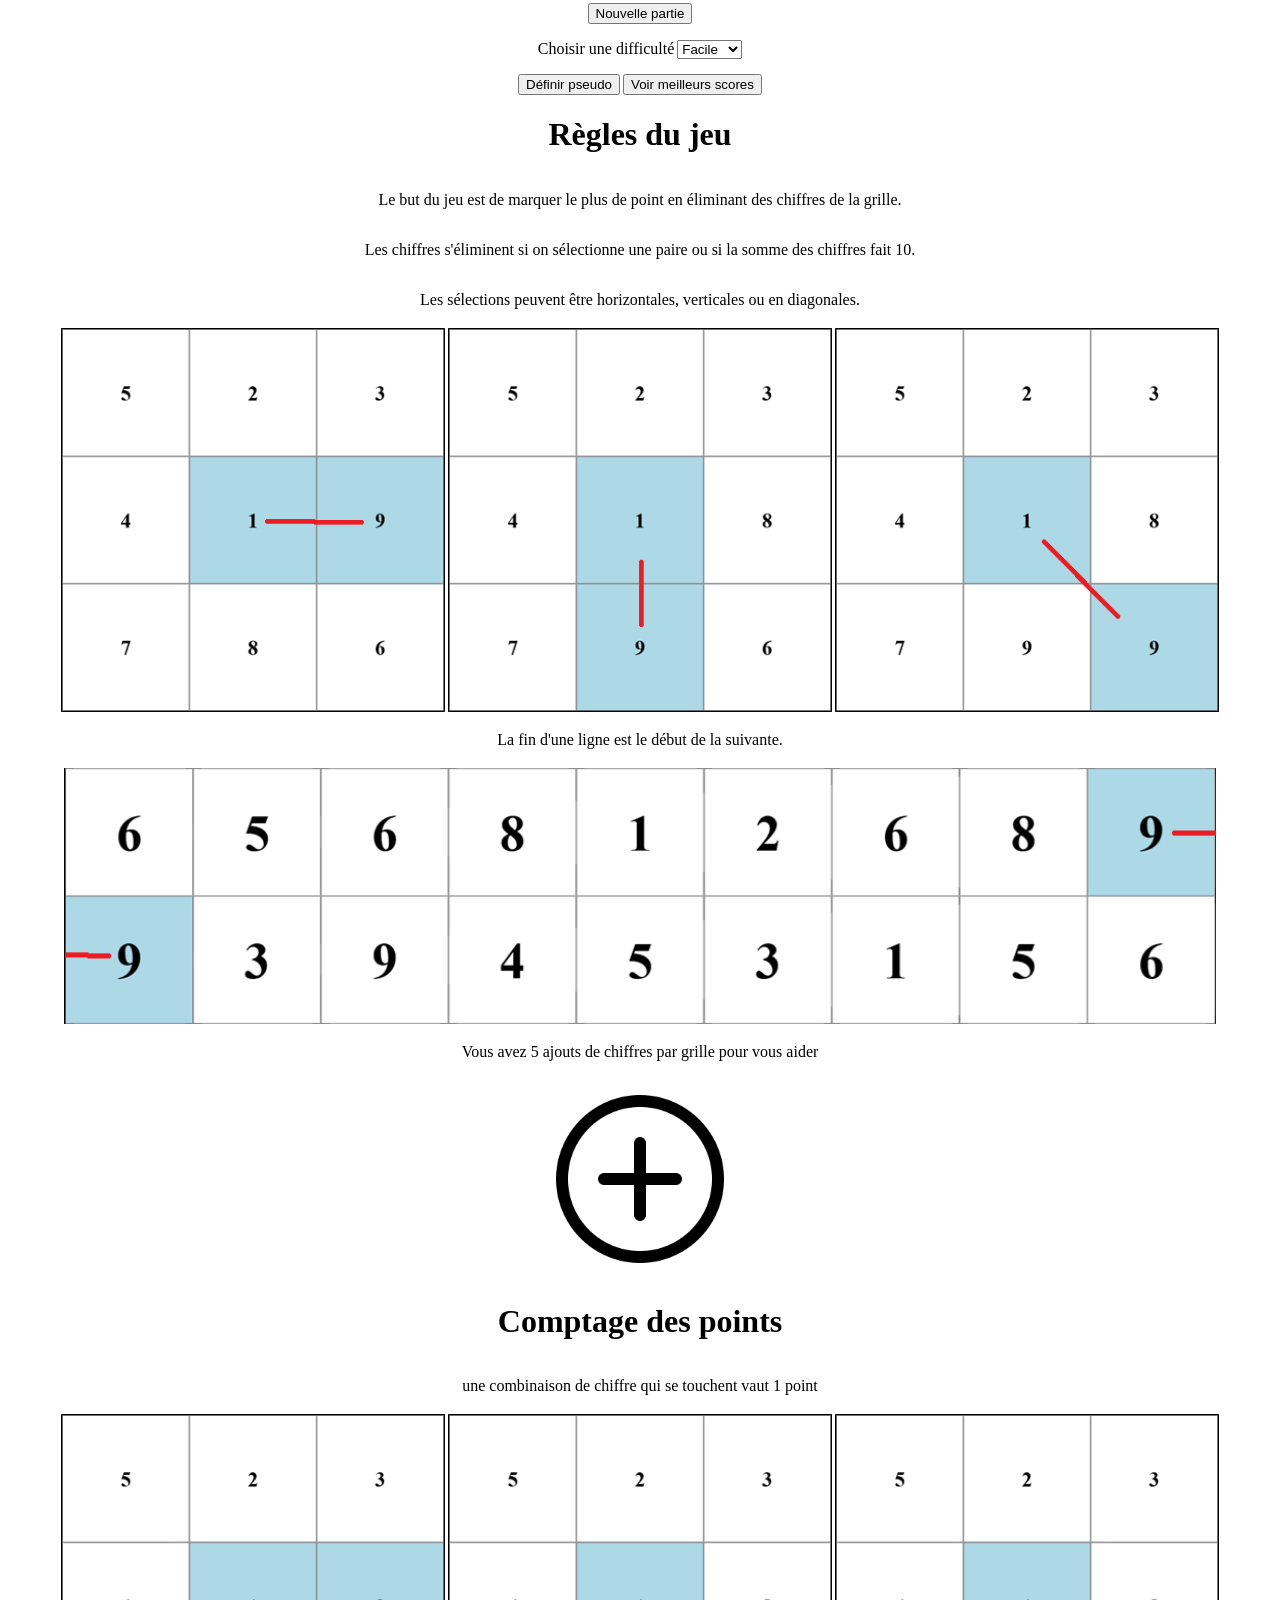
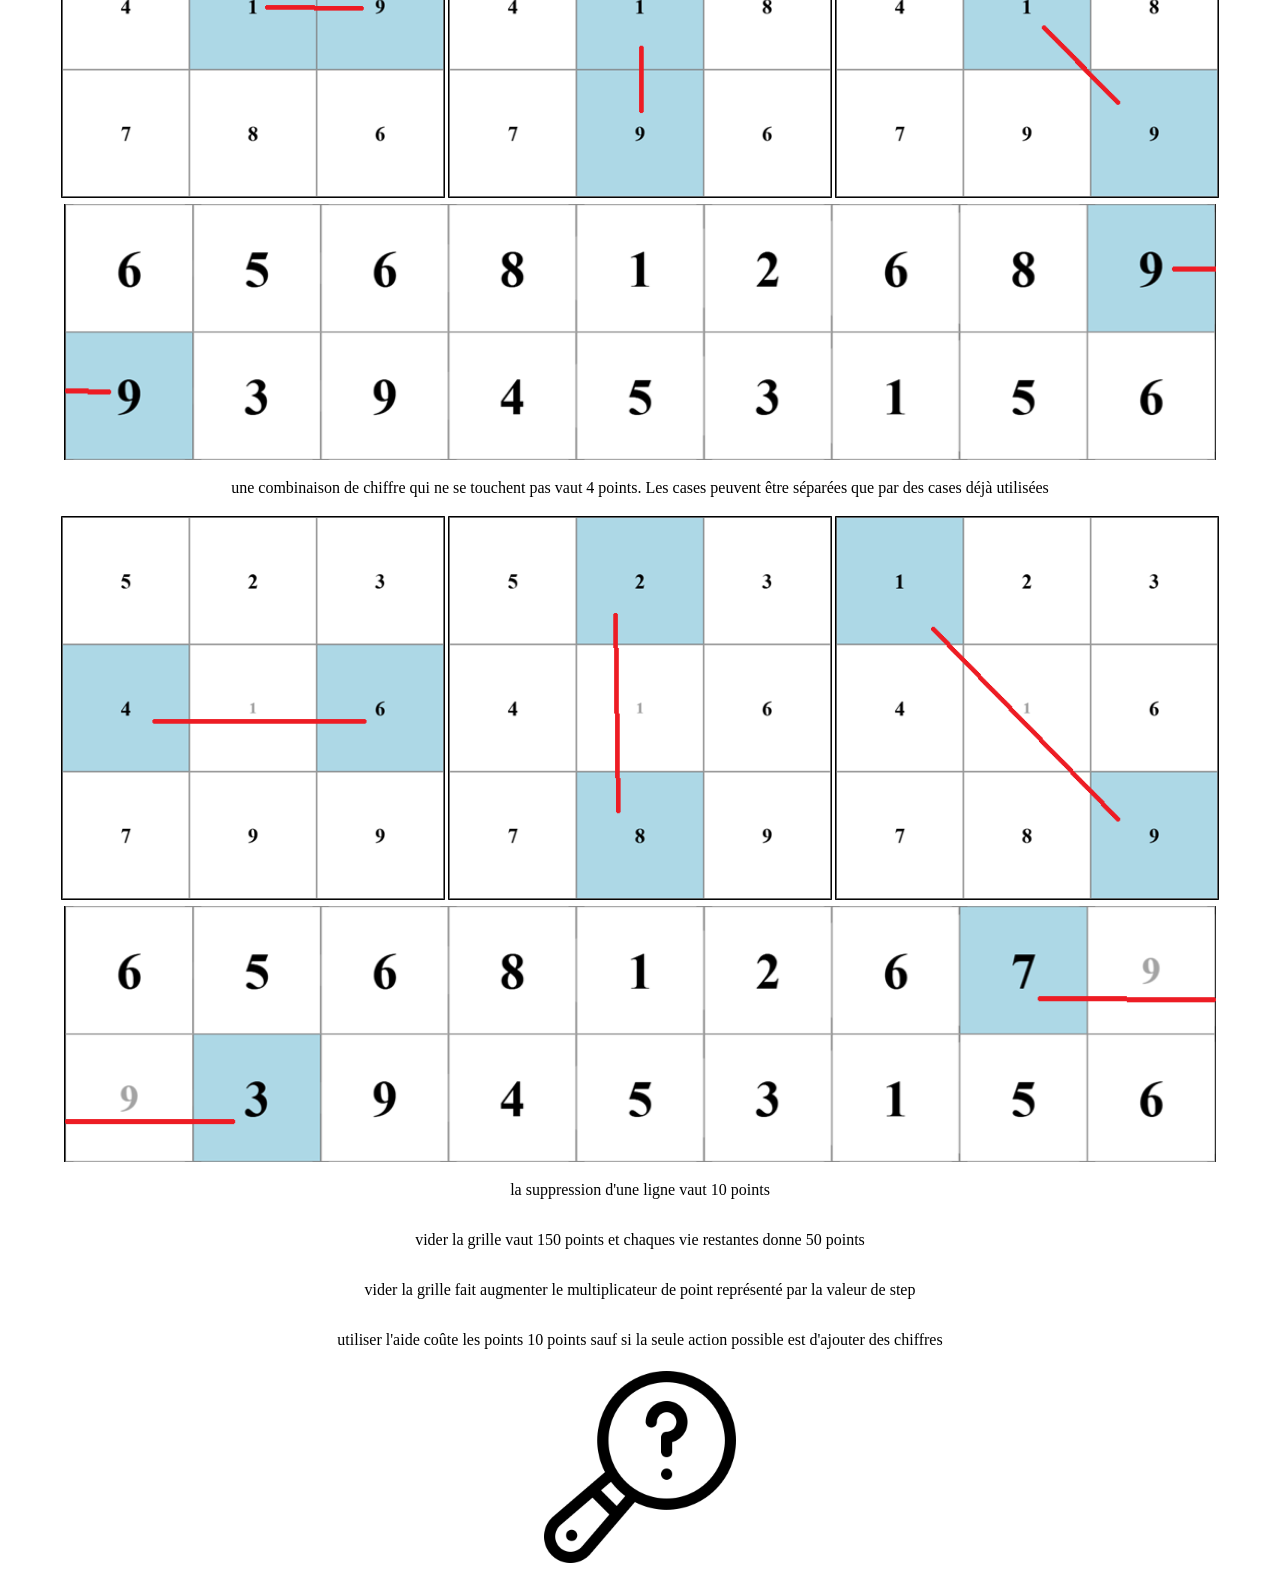
==== commit 5eaf23d8: "highscore global" ====
--- a/index.html
+++ b/index.html
@@ -9,6 +9,7 @@
     <script src="./Scripts/menu.js" defer></script>
     <script src="./Scripts/links.js" defer></script>
     <script src="./Scripts/data.js" defer></script>
+    <script src="./Scripts/comAPI.js" defer></script>
 </head>
 <body>
     <div class="mode">
@@ -26,6 +27,24 @@
             <option value="moyen">Moyen</option>
             <option value="difficile">Difficile</option>
         </select>
+    </div>
+    <div class="mode">
+        <button id ="ps">
+            Définir pseudo
+        </button>
+        <button id ="hs">
+            Voir meilleurs scores
+        </button>
+    </div>
+    <div id="menu">
+        <div class="menu_line">
+            <p>Pseudo</p>
+            <input type="text" id="psi" autocomplete="username" name="username">
+        </div>
+        <div class="menu_line">
+            <button id="apply">Appliquer</button>
+            <button id="restore">Reset</button>
+        </div>
     </div>
     <h1>Règles du jeu</h1>
     <p>Le but du jeu est de marquer le plus de point en éliminant des chiffres de la grille.</p>
--- a/styles.css
+++ b/styles.css
@@ -17,6 +17,39 @@
     justify-content:space-evenly; /* Aligne horizontalement le contenu */
 }
 
+#menu {
+    display: none; /* Invisible par défaut */
+    position: fixed;
+    top: 50%;
+    left: 50%;
+    transform: translate(-50%, -50%); /* Centrage */
+    background-color: white;
+    border: 1px solid #000000;
+    padding: 20px;
+    z-index: 1000;
+    border-radius: 10px;
+    max-width: 90dvw;
+    max-height: 90dvh;
+    overflow-y: auto; /* Permet au contenu de défiler verticalement */
+  }
+
+.menu_line {
+    height: 10%; /* 10% de la hauteur du menu */
+    width:  100%; /* 100% de la largeur du menu */
+    display: flex;
+    align-items: center; /* vertical alignment */
+    justify-content: space-between; /* spacing entre éléments */
+}
+
+.menu_line p {
+    /* Appliquer des styles au <p> dans .menu_line */
+    margin: 5px; /* Par exemple, mettre le texte en rouge */
+  }
+
+.menu_line input {
+    /* Appliquer des styles au <p> dans .menu_line */
+    margin: 5px; /* Par exemple, mettre le texte en rouge */
+}
 
 .demo {
     padding: 3px;
@@ -57,4 +90,59 @@
     height : auto;
     width: 15dvw;
     
-}+}
+
+#back{
+    width: 100%;
+    align-items: left; /* Aligne verticalement le contenu */
+
+}
+
+#back img{
+    height: 8dvh;
+    width: auto;
+}
+
+table {
+    width: 90dvw;
+    border-spacing: 2px;
+
+
+}
+
+thead {
+    background-color: #3366cc;
+    color: white;
+    font-weight: bold;
+  }
+
+  .header-row{
+    display: flex; /* Flexbox pour aligner le contenu */
+    flex-direction: row;
+    align-items: center; /* Aligne verticalement le contenu */
+    justify-content:space-between; /* Aligne horizontalement le contenu */
+  }
+
+  .header-row img {
+    width: auto;
+    height: 5dvh;
+  }
+
+  #right{
+    transform: scaleX(-1);
+    align-items: right; /* Aligne verticalement le contenu */
+  }
+
+  #left{
+    align-items: left; /* Aligne verticalement le contenu */
+  }
+
+  .header-title {
+    font-size: 5dvh;
+  }
+
+
+  tbody td {
+    background:#e9e9e9;
+    text-align: center;
+  }
